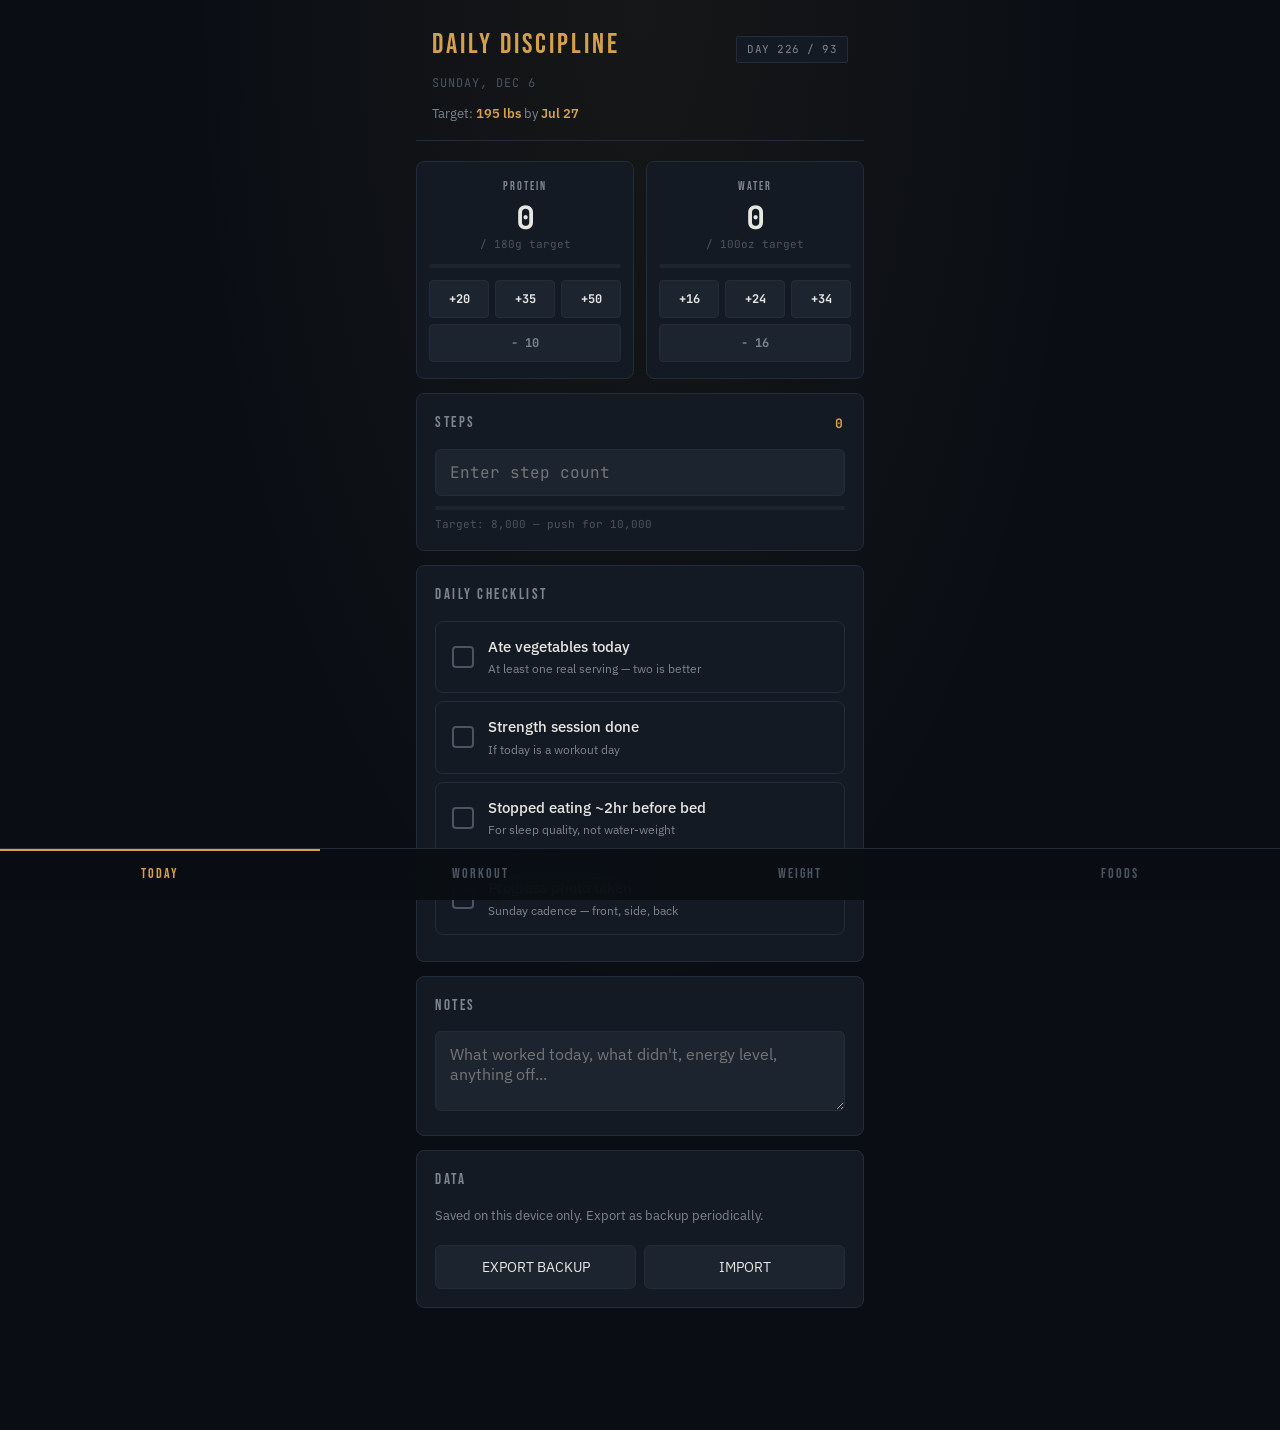
==== index.html @ 210eeeef "Rename Index.html to index.html" ====
<!DOCTYPE html>
<html lang="en">
<head>
<meta charset="UTF-8">
<title>Daily Discipline</title>
<meta name="viewport" content="width=device-width, 	initial-scale=1, maximum-scale=1, user-scalable=no, viewport-fit=cover">
<meta name="apple-mobile-web-app-capable" content="yes">
<meta name="mobile-web-app-capable" content="yes">
<meta name="apple-mobile-web-app-status-bar-style" content="black-translucent">
<meta name="apple-mobile-web-app-title" content="Discipline">
<meta name="theme-color" content="#0a0e14">
<link rel="apple-touch-icon" href="data:image/svg+xml,%3Csvg xmlns='http://www.w3.org/2000/svg' viewBox='0 0 180 180'%3E%3Crect width='180' height='180' fill='%230a0e14'/%3E%3Ctext x='90' y='118' font-family='Georgia,serif' font-size='110' font-weight='bold' text-anchor='middle' fill='%23d4a04c'%3ED%3C/text%3E%3C/svg%3E">
<link rel="icon" href="data:image/svg+xml,%3Csvg xmlns='http://www.w3.org/2000/svg' viewBox='0 0 32 32'%3E%3Crect width='32' height='32' fill='%230a0e14'/%3E%3Ctext x='16' y='22' font-family='Georgia,serif' font-size='20' font-weight='bold' text-anchor='middle' fill='%23d4a04c'%3ED%3C/text%3E%3C/svg%3E">
<link rel="preconnect" href="https://fonts.googleapis.com">
<link rel="preconnect" href="https://fonts.gstatic.com" crossorigin>
<link href="https://fonts.googleapis.com/css2?family=Bebas+Neue&family=IBM+Plex+Sans:wght@400;500;600;700&family=JetBrains+Mono:wght@500;700&display=swap" rel="stylesheet">
<style>
:root {
  --bg: #0a0e14;
  --surface: #141a23;
  --surface-2: #1c2430;
  --surface-3: #243042;
  --border: #232c39;
  --accent: #d4a04c;
  --accent-bright: #e8b95c;
  --accent-dim: rgba(212,160,76,0.15);
  --text: #e8e6e1;
  --text-dim: #7d8590;
  --text-faint: #4a5462;
  --success: #5fa66b;
  --success-dim: rgba(95,166,107,0.15);
  --danger: #c45757;
  --danger-dim: rgba(196,87,87,0.12);
}
* { box-sizing: border-box; margin: 0; padding: 0; -webkit-tap-highlight-color: transparent; }
html, body {
  font-family: 'IBM Plex Sans', -apple-system, sans-serif;
  background: var(--bg); color: var(--text); min-height: 100vh;
  font-size: 16px; line-height: 1.5;
  overscroll-behavior: none; -webkit-user-select: none; user-select: none;
}
input, textarea { -webkit-user-select: text; user-select: text; }
body {
  padding-top: env(safe-area-inset-top);
  padding-bottom: calc(88px + env(safe-area-inset-bottom));
  background: radial-gradient(ellipse at top, rgba(212,160,76,0.06), transparent 50%), var(--bg);
}
.container { max-width: 480px; margin: 0 auto; padding: 0 16px; }
.header { padding: 24px 16px 16px; border-bottom: 1px solid var(--border); margin-bottom: 20px; }
.header-top { display: flex; justify-content: space-between; align-items: baseline; margin-bottom: 8px; }
.app-title { font-family: 'Bebas Neue', sans-serif; font-size: 28px; letter-spacing: 3px; color: var(--accent); }
.day-badge { font-family: 'JetBrains Mono', monospace; font-size: 11px; color: var(--text-dim); background: var(--surface); padding: 4px 10px; border: 1px solid var(--border); border-radius: 2px; letter-spacing: 0.5px; }
.date-line { font-family: 'JetBrains Mono', monospace; font-size: 12px; color: var(--text-faint); letter-spacing: 1px; text-transform: uppercase; }
.goal-line { margin-top: 12px; font-size: 13px; color: var(--text-dim); }
.goal-line strong { color: var(--accent); font-weight: 600; }
.tabbar { position: fixed; bottom: 0; left: 0; right: 0; background: rgba(10,14,20,0.95); backdrop-filter: blur(20px); -webkit-backdrop-filter: blur(20px); border-top: 1px solid var(--border); display: flex; z-index: 100; padding-bottom: env(safe-area-inset-bottom); }
.tab { flex: 1; padding: 14px 4px 18px; text-align: center; font-family: 'Bebas Neue', sans-serif; font-size: 14px; letter-spacing: 2px; color: var(--text-faint); cursor: pointer; border: none; background: transparent; border-top: 2px solid transparent; transition: all 0.2s; }
.tab.active { color: var(--accent); border-top-color: var(--accent); }
.card { background: var(--surface); border: 1px solid var(--border); border-radius: 8px; padding: 18px; margin-bottom: 14px; }
.card-title { font-family: 'Bebas Neue', sans-serif; font-size: 15px; letter-spacing: 2.5px; color: var(--text-dim); margin-bottom: 14px; display: flex; justify-content: space-between; align-items: center; }
.card-value { font-family: 'JetBrains Mono', monospace; font-size: 13px; color: var(--accent); font-weight: 700; }
.metric-row { display: grid; grid-template-columns: 1fr 1fr; gap: 12px; margin-bottom: 14px; }
.metric-card { background: var(--surface); border: 1px solid var(--border); border-radius: 8px; padding: 16px 12px; text-align: center; }
.metric-label { font-family: 'Bebas Neue', sans-serif; font-size: 12px; letter-spacing: 2px; color: var(--text-dim); }
.metric-value { font-family: 'JetBrains Mono', monospace; font-size: 32px; font-weight: 700; color: var(--text); margin: 6px 0 2px; line-height: 1; }
.metric-target { font-family: 'JetBrains Mono', monospace; font-size: 11px; color: var(--text-faint); }
.metric-bar { height: 4px; background: var(--surface-2); margin-top: 12px; border-radius: 2px; overflow: hidden; }
.metric-bar-fill { height: 100%; background: var(--accent); transition: width 0.4s ease; border-radius: 2px; }
.metric-bar-fill.complete { background: var(--success); }
.counter-buttons { display: grid; grid-template-columns: repeat(3, 1fr); gap: 6px; margin-top: 12px; }
.counter-btn { background: var(--surface-2); border: 1px solid var(--border); color: var(--text); padding: 10px 4px; font-family: 'JetBrains Mono', monospace; font-size: 12px; font-weight: 700; border-radius: 4px; cursor: pointer; transition: all 0.15s; }
.counter-btn:active { background: var(--accent-dim); border-color: var(--accent); }
.counter-btn.minus { color: var(--text-dim); }
.check-item { display: flex; align-items: center; padding: 14px 16px; background: var(--surface); border: 1px solid var(--border); border-radius: 8px; margin-bottom: 8px; cursor: pointer; transition: all 0.15s; }
.check-item:active { background: var(--surface-2); }
.check-item.checked { border-color: var(--success); background: var(--success-dim); }
.check-box { width: 22px; height: 22px; border: 2px solid var(--text-faint); border-radius: 4px; margin-right: 14px; flex-shrink: 0; display: flex; align-items: center; justify-content: center; transition: all 0.2s; }
.check-item.checked .check-box { background: var(--success); border-color: var(--success); }
.check-box svg { opacity: 0; transition: opacity 0.2s; }
.check-item.checked .check-box svg { opacity: 1; }
.check-label { font-size: 15px; font-weight: 500; flex: 1; }
.check-sub { font-size: 12px; color: var(--text-dim); margin-top: 2px; }
input[type="number"], input[type="text"], textarea { width: 100%; background: var(--surface-2); border: 1px solid var(--border); color: var(--text); padding: 12px 14px; font-family: 'JetBrains Mono', monospace; font-size: 16px; border-radius: 6px; outline: none; transition: border-color 0.15s; }
input[type="number"]:focus, input[type="text"]:focus, textarea:focus { border-color: var(--accent); }
textarea { font-family: 'IBM Plex Sans', sans-serif; resize: vertical; min-height: 80px; }
.weight-hero { background: linear-gradient(135deg, var(--surface) 0%, var(--surface-2) 100%); border: 1px solid var(--border); border-radius: 12px; padding: 24px 20px; text-align: center; margin-bottom: 16px; position: relative; overflow: hidden; }
.weight-hero::before { content: ''; position: absolute; top: -50%; right: -20%; width: 60%; height: 200%; background: radial-gradient(ellipse, rgba(212,160,76,0.15), transparent 70%); pointer-events: none; }
.weight-label { font-family: 'Bebas Neue', sans-serif; font-size: 13px; letter-spacing: 2.5px; color: var(--text-dim); }
.weight-value { font-family: 'JetBrains Mono', monospace; font-size: 56px; font-weight: 700; color: var(--accent); margin: 8px 0 4px; line-height: 1; }
.weight-unit { font-size: 18px; color: var(--text-dim); font-weight: 400; }
.weight-trend { font-family: 'JetBrains Mono', monospace; font-size: 13px; color: var(--text-dim); margin-top: 8px; }
.weight-trend.down { color: var(--success); }
.weight-trend.up { color: var(--danger); }
.progress-track { background: var(--surface-2); height: 8px; border-radius: 4px; margin-top: 20px; overflow: hidden; }
.progress-fill { background: linear-gradient(90deg, var(--accent), var(--accent-bright)); height: 100%; transition: width 0.5s; }
.progress-labels { display: flex; justify-content: space-between; margin-top: 8px; font-family: 'JetBrains Mono', monospace; font-size: 11px; color: var(--text-faint); }
.weigh-list { list-style: none; }
.weigh-entry { display: flex; justify-content: space-between; align-items: center; padding: 12px 0; border-bottom: 1px solid var(--border); font-family: 'JetBrains Mono', monospace; font-size: 14px; }
.weigh-entry:last-child { border-bottom: none; }
.weigh-date { color: var(--text-dim); font-size: 12px; }
.weigh-val { color: var(--text); font-weight: 600; }
.weigh-delete { background: transparent; border: none; color: var(--text-faint); font-size: 18px; padding: 4px 8px; cursor: pointer; margin-left: 8px; }
.weigh-delete:active { color: var(--danger); }
.workout-header { text-align: center; padding: 24px 0 8px; }
.workout-day { font-family: 'Bebas Neue', sans-serif; font-size: 14px; letter-spacing: 3px; color: var(--text-dim); }
.workout-name { font-family: 'Bebas Neue', sans-serif; font-size: 40px; letter-spacing: 4px; color: var(--accent); margin: 4px 0 16px; }
.exercise { background: var(--surface); border: 1px solid var(--border); border-radius: 8px; padding: 14px 16px; margin-bottom: 10px; }
.exercise-name { font-weight: 600; font-size: 16px; margin-bottom: 4px; }
.exercise-meta { font-family: 'JetBrains Mono', monospace; font-size: 12px; color: var(--text-dim); }
.exercise-sets { display: flex; gap: 8px; margin-top: 12px; }
.set-pill { flex: 1; padding: 10px; background: var(--surface-2); border: 1px solid var(--border); border-radius: 4px; text-align: center; font-family: 'JetBrains Mono', monospace; font-size: 12px; font-weight: 600; cursor: pointer; color: var(--text-dim); transition: all 0.15s; }
.set-pill.done { background: var(--success-dim); border-color: var(--success); color: var(--success); }
.food-section { margin-bottom: 20px; }
.food-section-title { font-family: 'Bebas Neue', sans-serif; font-size: 24px; letter-spacing: 3px; margin-bottom: 4px; }
.food-section-sub { font-size: 13px; color: var(--text-dim); margin-bottom: 14px; }
.food-section.eat .food-section-title { color: var(--success); }
.food-section.limit .food-section-title { color: var(--accent); }
.food-section.avoid .food-section-title { color: var(--danger); }
.food-tag { display: inline-block; padding: 6px 12px; background: var(--surface); border: 1px solid var(--border); border-radius: 4px; font-size: 13px; margin: 0 6px 6px 0; }
.food-section.eat .food-tag { border-color: rgba(95,166,107,0.3); }
.food-section.limit .food-tag { border-color: rgba(212,160,76,0.3); }
.food-section.avoid .food-tag { border-color: rgba(196,87,87,0.3); color: var(--text-dim); }
.food-category { font-family: 'JetBrains Mono', monospace; font-size: 11px; color: var(--text-faint); letter-spacing: 1px; text-transform: uppercase; margin: 14px 0 8px; }
.page { display: none; padding-bottom: 20px; }
.page.active { display: block; animation: fadeIn 0.25s ease; }
@keyframes fadeIn { from { opacity: 0; transform: translateY(6px); } to { opacity: 1; transform: translateY(0); } }
.btn-primary { width: 100%; background: var(--accent); color: var(--bg); border: none; padding: 14px; font-family: 'Bebas Neue', sans-serif; font-size: 16px; letter-spacing: 3px; border-radius: 6px; cursor: pointer; margin-top: 10px; }
.btn-primary:active { background: var(--accent-bright); }
.btn-secondary { width: 100%; background: var(--surface-2); color: var(--text); border: 1px solid var(--border); padding: 12px; font-family: 'IBM Plex Sans', sans-serif; font-size: 14px; border-radius: 6px; cursor: pointer; margin-top: 8px; }
.empty-state { text-align: center; padding: 32px 16px; color: var(--text-faint); font-size: 14px; }
.toast { position: fixed; top: calc(24px + env(safe-area-inset-top)); left: 50%; transform: translateX(-50%) translateY(-80px); background: var(--surface-3); color: var(--text); padding: 10px 20px; border-radius: 6px; border: 1px solid var(--accent); font-size: 13px; font-weight: 500; z-index: 200; transition: transform 0.3s ease; white-space: nowrap; }
.toast.show { transform: translateX(-50%) translateY(0); }
.legend-stripe { height: 3px; background: linear-gradient(90deg, var(--success) 0%, var(--success) 33%, var(--accent) 33%, var(--accent) 66%, var(--danger) 66%, var(--danger) 100%); border-radius: 2px; margin: 8px 0 20px; }
.settings-row { display: flex; gap: 8px; margin-top: 12px; }
.settings-row button { flex: 1; }
.install-banner { background: var(--accent-dim); border: 1px solid var(--accent); border-radius: 8px; padding: 12px 14px; margin-bottom: 14px; font-size: 13px; color: var(--text); display: flex; justify-content: space-between; align-items: center; gap: 10px; }
.install-banner button { background: transparent; border: none; color: var(--text-faint); cursor: pointer; font-size: 18px; padding: 0 4px; }
</style>
</head>
<body>
<div class="container">
<div class="header">
<div class="header-top">
<div class="app-title">DAILY DISCIPLINE</div>
<div class="day-badge" id="dayBadge">DAY 1 / 94</div>
</div>
<div class="date-line" id="dateLine">—</div>
<div class="goal-line">Target: <strong>195 lbs</strong> by <strong>Jul 27</strong></div>
</div>

<div class="page active" id="page-today">
<div class="install-banner" id="installBanner" style="display:none">
<span>Tap Share → Add to Home Screen for app-style use</span>
<button onclick="dismissInstall()">×</button>
</div>
<div class="metric-row">
<div class="metric-card">
<div class="metric-label">PROTEIN</div>
<div class="metric-value" id="proteinValue">0</div>
<div class="metric-target">/ 180g target</div>
<div class="metric-bar"><div class="metric-bar-fill" id="proteinBar" style="width:0%"></div></div>
<div class="counter-buttons">
<button class="counter-btn" onclick="addProtein(20)">+20</button>
<button class="counter-btn" onclick="addProtein(35)">+35</button>
<button class="counter-btn" onclick="addProtein(50)">+50</button>
</div>
<button class="counter-btn minus" style="margin-top:6px;width:100%" onclick="addProtein(-10)">− 10</button>
</div>
<div class="metric-card">
<div class="metric-label">WATER</div>
<div class="metric-value" id="waterValue">0</div>
<div class="metric-target">/ 100oz target</div>
<div class="metric-bar"><div class="metric-bar-fill" id="waterBar" style="width:0%"></div></div>
<div class="counter-buttons">
<button class="counter-btn" onclick="addWater(16)">+16</button>
<button class="counter-btn" onclick="addWater(24)">+24</button>
<button class="counter-btn" onclick="addWater(34)">+34</button>
</div>
<button class="counter-btn minus" style="margin-top:6px;width:100%" onclick="addWater(-16)">− 16</button>
</div>
</div>
<div class="card">
<div class="card-title">STEPS <span class="card-value" id="stepsDisplay">0</span></div>
<input type="number" id="stepsInput" placeholder="Enter step count" inputmode="numeric">
<div class="metric-bar" style="margin-top:10px"><div class="metric-bar-fill" id="stepsBar" style="width:0%"></div></div>
<div class="metric-target" style="margin-top:6px">Target: 8,000 — push for 10,000</div>
</div>
<div class="card">
<div class="card-title">DAILY CHECKLIST</div>
<div class="check-item" data-key="veggies">
<div class="check-box"><svg width="14" height="14" viewBox="0 0 14 14" fill="none"><path d="M2 7l3.5 3.5L12 4" stroke="white" stroke-width="2.5" stroke-linecap="round" stroke-linejoin="round"/></svg></div>
<div><div class="check-label">Ate vegetables today</div><div class="check-sub">At least one real serving — two is better</div></div>
</div>
<div class="check-item" data-key="workout">
<div class="check-box"><svg width="14" height="14" viewBox="0 0 14 14" fill="none"><path d="M2 7l3.5 3.5L12 4" stroke="white" stroke-width="2.5" stroke-linecap="round" stroke-linejoin="round"/></svg></div>
<div><div class="check-label">Strength session done</div><div class="check-sub">If today is a workout day</div></div>
</div>
<div class="check-item" data-key="cutoff">
<div class="check-box"><svg width="14" height="14" viewBox="0 0 14 14" fill="none"><path d="M2 7l3.5 3.5L12 4" stroke="white" stroke-width="2.5" stroke-linecap="round" stroke-linejoin="round"/></svg></div>
<div><div class="check-label">Stopped eating ~2hr before bed</div><div class="check-sub">For sleep quality, not water-weight</div></div>
</div>
<div class="check-item" data-key="photo" id="photoCheck" style="display:none">
<div class="check-box"><svg width="14" height="14" viewBox="0 0 14 14" fill="none"><path d="M2 7l3.5 3.5L12 4" stroke="white" stroke-width="2.5" stroke-linecap="round" stroke-linejoin="round"/></svg></div>
<div><div class="check-label">Progress photo taken</div><div class="check-sub">Sunday cadence — front, side, back</div></div>
</div>
</div>
<div class="card">
<div class="card-title">NOTES</div>
<textarea id="notesInput" placeholder="What worked today, what didn't, energy level, anything off..."></textarea>
</div>
<div class="card">
<div class="card-title">DATA</div>
<div style="font-size:13px;color:var(--text-dim);margin-bottom:10px">Saved on this device only. Export as backup periodically.</div>
<div class="settings-row">
<button class="btn-secondary" onclick="exportData()">EXPORT BACKUP</button>
<button class="btn-secondary" onclick="importData()">IMPORT</button>
</div>
<input type="file" id="importFile" accept=".json" style="display:none">
</div>
</div>

<div class="page" id="page-workout">
<div class="workout-header">
<div class="workout-day">TODAY'S SESSION</div>
<div class="workout-name" id="workoutName">DAY A</div>
<div class="metric-target" id="workoutFocus">PUSH FOCUS — 25 minutes</div>
</div>
<div id="exerciseList"></div>
<button class="btn-primary" onclick="completeWorkout()">MARK COMPLETE</button>
<button class="btn-secondary" onclick="cycleWorkout()">SWITCH TO NEXT DAY</button>
<div class="card" style="margin-top:24px">
<div class="card-title">RECENT SESSIONS</div>
<div id="workoutHistory"></div>
</div>
</div>

<div class="page" id="page-weight">
<div class="weight-hero">
<div class="weight-label">7-DAY AVERAGE</div>
<div class="weight-value" id="avgWeight">—<span class="weight-unit"> lbs</span></div>
<div class="weight-trend" id="weightTrend">No data yet</div>
<div class="progress-track"><div class="progress-fill" id="goalProgress" style="width:0%"></div></div>
<div class="progress-labels"><span id="startLabel">Start</span><span>Goal: 195</span></div>
</div>
<div class="card">
<div class="card-title">LOG TODAY'S WEIGH-IN</div>
<input type="number" id="weightInput" placeholder="Enter weight (lbs)" step="0.1" inputmode="decimal">
<button class="btn-primary" onclick="logWeight()" style="margin-top:10px">SAVE</button>
<div class="metric-target" style="margin-top:10px;text-align:center">Same time daily — after bathroom, before water</div>
</div>
<div class="card">
<div class="card-title">RECENT 14 DAYS</div>
<ul class="weigh-list" id="weighList"><li class="empty-state">No weigh-ins logged yet.<br>Start tomorrow morning.</li></ul>
</div>
</div>

<div class="page" id="page-foods">
<div style="padding: 20px 0 0">
<div style="font-family:'Bebas Neue';font-size:32px;letter-spacing:3px;color:var(--accent)">FUEL GUIDE</div>
<div style="color:var(--text-dim);font-size:13px;margin-top:4px">Built for fat loss + muscle preservation through July 27</div>
<div class="legend-stripe"></div>
</div>
<div class="food-section eat">
<div class="food-section-title">✓ EAT FREELY</div>
<div class="food-section-sub">Hit your protein and veggie targets from these. No portion stress.</div>
<div class="food-category">PROTEIN ANCHORS</div>
<div>
<span class="food-tag">Eggs (whole)</span><span class="food-tag">Chicken breast</span><span class="food-tag">Chicken thigh/leg</span><span class="food-tag">Rotisserie chicken</span><span class="food-tag">Ground turkey 93/7</span><span class="food-tag">Lean ground beef 93/7+</span><span class="food-tag">Sirloin / flank steak</span><span class="food-tag">Pork tenderloin</span><span class="food-tag">Salmon</span><span class="food-tag">Tuna (canned in water)</span><span class="food-tag">Shrimp</span><span class="food-tag">Tilapia / cod</span><span class="food-tag">Greek yogurt (plain)</span><span class="food-tag">Cottage cheese</span><span class="food-tag">Whey protein</span><span class="food-tag">Hard-boiled eggs</span>
</div>
<div class="food-category">VEGETABLES — UNLIMITED</div>
<div>
<span class="food-tag">Broccoli</span><span class="food-tag">Cauliflower</span><span class="food-tag">Bell peppers</span><span class="food-tag">Spinach</span><span class="food-tag">Kale</span><span class="food-tag">Romaine / mixed greens</span><span class="food-tag">Cucumber</span><span class="food-tag">Zucchini</span><span class="food-tag">Asparagus</span><span class="food-tag">Brussels sprouts</span><span class="food-tag">Green beans</span><span class="food-tag">Mushrooms</span><span class="food-tag">Tomatoes</span><span class="food-tag">Cabbage / coleslaw mix</span><span class="food-tag">Celery</span><span class="food-tag">Onions</span><span class="food-tag">Cauliflower rice</span><span class="food-tag">Radishes</span>
</div>
<div class="food-category">FRUITS (LOW-SUGAR)</div>
<div>
<span class="food-tag">Strawberries</span><span class="food-tag">Blueberries</span><span class="food-tag">Raspberries</span><span class="food-tag">Blackberries</span><span class="food-tag">Avocado</span>
</div>
<div class="food-category">FATS / EXTRAS</div>
<div>
<span class="food-tag">Olive oil</span><span class="food-tag">Almonds (1 oz)</span><span class="food-tag">Walnuts (1 oz)</span><span class="food-tag">Olives</span><span class="food-tag">Pickles</span><span class="food-tag">Mustard</span><span class="food-tag">Hot sauce</span><span class="food-tag">Salsa</span><span class="food-tag">Vinegar</span><span class="food-tag">Most spices</span>
</div>
<div class="food-category">DRINKS</div>
<div>
<span class="food-tag">Water</span><span class="food-tag">Black coffee</span><span class="food-tag">Unsweet tea</span><span class="food-tag">Sparkling water</span>
</div>
</div>
<div class="food-section limit">
<div class="food-section-title">⚠ LIMIT</div>
<div class="food-section-sub">Fine in moderation. Don't make these the main event.</div>
<div>
<span class="food-tag">String cheese (2/day max)</span><span class="food-tag">Shredded cheese</span><span class="food-tag">Cream cheese</span><span class="food-tag">Bacon (2-3 strips)</span><span class="food-tag">Turkey deli slices</span><span class="food-tag">Peanut butter (1 tbsp)</span><span class="food-tag">Almond butter (1 tbsp)</span><span class="food-tag">Coke Zero / diet soda</span><span class="food-tag">Sugar-free jello</span><span class="food-tag">Sugar-free gum</span><span class="food-tag">Beef jerky (low sugar)</span><span class="food-tag">Protein bars (&lt;5g sugar)</span><span class="food-tag">Protein shakes (premade)</span><span class="food-tag">Heavy cream (in coffee)</span><span class="food-tag">Banana</span><span class="food-tag">Apple</span><span class="food-tag">Greek yogurt (flavored)</span>
</div>
</div>
<div class="food-section avoid">
<div class="food-section-title">✕ AVOID THROUGH JULY 27</div>
<div class="food-section-sub">These quietly stall fat loss. Skip until you hit goal weight.</div>
<div>
<span class="food-tag">Bread / rolls / buns</span><span class="food-tag">Pasta</span><span class="food-tag">Rice</span><span class="food-tag">Cereal</span><span class="food-tag">Oatmeal (sweetened)</span><span class="food-tag">Tortillas</span><span class="food-tag">Crackers</span><span class="food-tag">Chips / pretzels</span><span class="food-tag">French fries</span><span class="food-tag">Tater tots / hash browns</span><span class="food-tag">Cookies / cake / candy</span><span class="food-tag">Ice cream</span><span class="food-tag">Donuts / pastries</span><span class="food-tag">Regular soda</span><span class="food-tag">Sweet tea</span><span class="food-tag">Fruit juice</span><span class="food-tag">Sweetened coffee drinks</span><span class="food-tag">Dunkin protein refreshers</span><span class="food-tag">Alcohol</span><span class="food-tag">Honey BBQ sauce</span><span class="food-tag">Ketchup w/ sugar</span><span class="food-tag">Teriyaki / sweet & sour</span><span class="food-tag">Sweet salad dressings</span><span class="food-tag">Granola / granola bars</span><span class="food-tag">"Light" muffins</span><span class="food-tag">High-sodium deli meats</span><span class="food-tag">Breaded / fried foods</span>
</div>
</div>
<div class="card" style="margin-top:8px">
<div class="card-title">QUICK COMBOS</div>
<div style="font-size:14px;line-height:1.7;color:var(--text)">
<div style="margin-bottom:10px"><strong style="color:var(--accent)">Breakfast:</strong> 4 eggs + Greek yogurt → ~50g protein</div>
<div style="margin-bottom:10px"><strong style="color:var(--accent)">Lunch:</strong> Rotisserie leg+thigh + microwave broccoli → ~45g protein</div>
<div style="margin-bottom:10px"><strong style="color:var(--accent)">Snack:</strong> Protein shake + string cheese → ~35g protein</div>
<div style="margin-bottom:10px"><strong style="color:var(--accent)">Dinner:</strong> Grilled chicken or salmon + side salad → ~50g protein</div>
<div><strong style="color:var(--accent)">Daily total:</strong> ~180g protein, real food, sustainable</div>
</div>
</div>
</div>
</div>

<div class="tabbar">
<button class="tab active" data-tab="today">TODAY</button>
<button class="tab" data-tab="workout">WORKOUT</button>
<button class="tab" data-tab="weight">WEIGHT</button>
<button class="tab" data-tab="foods">FOODS</button>
</div>
<div class="toast" id="toast">Saved</div>

<script>
const TARGET_DATE = new Date('2026-07-27T00:00:00');
const START_DATE = new Date('2026-04-25T00:00:00');
const GOAL_WEIGHT = 195;
const PROTEIN_TARGET = 180;
const WATER_TARGET = 100;
const STEPS_TARGET = 8000;
const STORAGE_PREFIX = 'discipline:';
const WORKOUTS = {
  A: { name: 'DAY A', focus: 'PUSH FOCUS — 25 minutes', exercises: [
    { name: 'Push-ups (or incline)', meta: '4 sets × max reps' },
    { name: 'Pike Push-ups', meta: '3 sets × 6-10 reps' },
    { name: 'Diamond Push-ups', meta: '3 sets × 6-10 reps' },
    { name: 'Plank', meta: '3 sets × 45 sec' },
    { name: 'Wall Sit', meta: '3 sets × 45 sec' }
  ]},
  B: { name: 'DAY B', focus: 'PULL + LEGS — 25 minutes', exercises: [
    { name: 'Bodyweight Squats', meta: '4 sets × 20 reps' },
    { name: 'Reverse Lunges', meta: '3 sets × 10 each leg' },
    { name: 'Bulgarian Split Squats', meta: '3 sets × 8 each leg' },
    { name: 'Glute Bridges', meta: '3 sets × 15 reps' },
    { name: 'Door-frame Rows', meta: '3 sets × 10 reps' },
    { name: 'Superman Holds', meta: '3 sets × 30 sec' }
  ]},
  C: { name: 'DAY C', focus: 'FULL BODY — 25 minutes', exercises: [
    { name: 'Push-ups', meta: '3 sets × max reps' },
    { name: 'Squats', meta: '3 sets × 25 reps' },
    { name: 'Reverse Lunges', meta: '3 sets × 10 each leg' },
    { name: 'Pike Push-ups', meta: '3 sets × 8 reps' },
    { name: 'Plank', meta: '3 sets × 60 sec' },
    { name: 'Mountain Climbers', meta: '3 sets × 30 sec' },
    { name: 'Burpees', meta: '3 sets × 8-10 reps' }
  ]}
};
const WORKOUT_ORDER = ['A', 'B', 'C'];
let state = { currentWorkout: 'A', workoutSets: {} };

function storageGet(key) { try { const val = localStorage.getItem(STORAGE_PREFIX + key); return val ? JSON.parse(val) : null; } catch (e) { return null; } }
function storageSet(key, value) { try { localStorage.setItem(STORAGE_PREFIX + key, JSON.stringify(value)); return true; } catch (e) { showToast('Storage error'); return false; } }
function storageRemove(key) { try { localStorage.removeItem(STORAGE_PREFIX + key); return true; } catch (e) { return false; } }
function storageList(prefix) { const keys = []; for (let i = 0; i < localStorage.length; i++) { const k = localStorage.key(i); if (k && k.startsWith(STORAGE_PREFIX + prefix)) keys.push(k.substring(STORAGE_PREFIX.length)); } return keys; }
function todayKey() { const d = new Date(); return `${d.getFullYear()}-${String(d.getMonth()+1).padStart(2,'0')}-${String(d.getDate()).padStart(2,'0')}`; }
function formatDate(date) { return date.toLocaleDateString('en-US', { weekday: 'long', month: 'short', day: 'numeric' }); }
function dayOfPlan() { return Math.max(1, Math.floor((new Date() - START_DATE) / 86400000) + 1); }
function totalDays() { return Math.floor((TARGET_DATE - START_DATE) / 86400000); }

let todayData = { protein: 0, water: 0, steps: 0, veggies: false, workout: false, cutoff: false, photo: false, notes: '' };
function loadToday() { const data = storageGet(`day:${todayKey()}`); if (data) todayData = { ...todayData, ...data }; renderToday(); }
function saveToday() { storageSet(`day:${todayKey()}`, todayData); }

function renderToday() {
  document.getElementById('proteinValue').textContent = todayData.protein;
  document.getElementById('waterValue').textContent = todayData.water;
  document.getElementById('stepsDisplay').textContent = todayData.steps.toLocaleString();
  document.getElementById('stepsInput').value = todayData.steps || '';
  document.getElementById('notesInput').value = todayData.notes || '';
  const pPct = Math.min(100, (todayData.protein / PROTEIN_TARGET) * 100);
  const wPct = Math.min(100, (todayData.water / WATER_TARGET) * 100);
  const sPct = Math.min(100, (todayData.steps / STEPS_TARGET) * 100);
  const pBar = document.getElementById('proteinBar');
  const wBar = document.getElementById('waterBar');
  const sBar = document.getElementById('stepsBar');
  pBar.style.width = pPct + '%'; wBar.style.width = wPct + '%'; sBar.style.width = sPct + '%';
  pBar.classList.toggle('complete', pPct >= 100);
  wBar.classList.toggle('complete', wPct >= 100);
  sBar.classList.toggle('complete', sPct >= 100);
  ['veggies', 'workout', 'cutoff', 'photo'].forEach(key => {
    const el = document.querySelector(`[data-key="${key}"]`);
    if (el) el.classList.toggle('checked', !!todayData[key]);
  });
  document.getElementById('photoCheck').style.display = new Date().getDay() === 0 ? 'flex' : 'none';
}
function addProtein(n) { todayData.protein = Math.max(0, todayData.protein + n); renderToday(); saveToday(); }
function addWater(n) { todayData.water = Math.max(0, todayData.water + n); renderToday(); saveToday(); }
function toggleCheck(key) { todayData[key] = !todayData[key]; renderToday(); saveToday(); if (todayData[key]) showToast('Locked in'); }
document.querySelectorAll('.check-item').forEach(el => { el.addEventListener('click', () => { const key = el.dataset.key; if (key) toggleCheck(key); }); });
document.getElementById('stepsInput').addEventListener('input', (e) => { todayData.steps = parseInt(e.target.value) || 0; renderToday(); saveToday(); });
document.getElementById('notesInput').addEventListener('input', (e) => { todayData.notes = e.target.value; saveToday(); });

function logWeight() {
  const input = document.getElementById('weightInput');
  const val = parseFloat(input.value);
  if (!val || val < 50 || val > 500) { showToast('Enter a valid weight'); return; }
  storageSet(`weight:${todayKey()}`, { weight: val, date: todayKey() });
  input.value = '';
  showToast('Weigh-in saved');
  renderWeights();
}
function deleteWeight(date) { if (!confirm(`Delete weigh-in for ${date}?`)) return; storageRemove(`weight:${date}`); showToast('Removed'); renderWeights(); }

function renderWeights() {
  const keys = storageList('weight:');
  if (keys.length === 0) {
    document.getElementById('avgWeight').innerHTML = '—<span class="weight-unit"> lbs</span>';
    document.getElementById('weightTrend').textContent = 'No data yet';
    document.getElementById('goalProgress').style.width = '0%';
    document.getElementById('startLabel').textContent = 'Start';
    document.getElementById('weighList').innerHTML = '<li class="empty-state">No weigh-ins logged yet.<br>Start tomorrow morning.</li>';
    return;
  }
  const entries = [];
  for (const key of keys) { const data = storageGet(key); if (data) entries.push(data); }
  entries.sort((a, b) => b.date.localeCompare(a.date));
  const recent7 = entries.slice(0, 7);
  const avg = recent7.reduce((s, e) => s + e.weight, 0) / recent7.length;
  document.getElementById('avgWeight').innerHTML = avg.toFixed(1) + '<span class="weight-unit"> lbs</span>';
  const prev7 = entries.slice(7, 14);
  if (prev7.length > 0) {
    const prevAvg = prev7.reduce((s, e) => s + e.weight, 0) / prev7.length;
    const diff = avg - prevAvg;
    const trendEl = document.getElementById('weightTrend');
    if (Math.abs(diff) < 0.05) { trendEl.textContent = 'Holding steady vs last week'; trendEl.className = 'weight-trend'; }
    else if (diff < 0) { trendEl.textContent = `▼ ${Math.abs(diff).toFixed(1)} lbs vs last week`; trendEl.className = 'weight-trend down'; }
    else { trendEl.textContent = `▲ ${diff.toFixed(1)} lbs vs last week`; trendEl.className = 'weight-trend up'; }
  } else {
    document.getElementById('weightTrend').textContent = `${entries.length} weigh-in${entries.length > 1 ? 's' : ''} logged`;
  }
  const startWeight = entries[entries.length - 1].weight;
  document.getElementById('startLabel').textContent = `Start: ${startWeight.toFixed(1)}`;
  const totalToLose = startWeight - GOAL_WEIGHT;
  const lostSoFar = startWeight - avg;
  const pct = totalToLose > 0 ? Math.min(100, Math.max(0, (lostSoFar / totalToLose) * 100)) : 100;
  document.getElementById('goalProgress').style.width = pct + '%';
  const list = document.getElementById('weighList');
  list.innerHTML = '';
  entries.slice(0, 14).forEach(e => {
    const d = new Date(e.date + 'T00:00:00');
    const li = document.createElement('li');
    li.className = 'weigh-entry';
    li.innerHTML = `<span class="weigh-date">${d.toLocaleDateString('en-US', { weekday: 'short', month: 'short', day: 'numeric' })}</span><span style="display:flex;align-items:center"><span class="weigh-val">${e.weight.toFixed(1)} lbs</span><button class="weigh-delete" onclick="deleteWeight('${e.date}')">×</button></span>`;
    list.appendChild(li);
  });
}

function loadWorkoutState() { const saved = storageGet('workout:state'); if (saved) state.currentWorkout = saved.currentWorkout || 'A'; state.workoutSets = storageGet(`workout:sets:${todayKey()}`) || {}; renderWorkout(); renderWorkoutHistory(); }
function renderWorkout() {
  const w = WORKOUTS[state.currentWorkout];
  document.getElementById('workoutName').textContent = w.name;
  document.getElementById('workoutFocus').textContent = w.focus;
  const list = document.getElementById('exerciseList');
  list.innerHTML = '';
  w.exercises.forEach((ex, idx) => {
    const sets = state.workoutSets[idx] || [false, false, false];
    const div = document.createElement('div');
    div.className = 'exercise';
    div.innerHTML = `<div class="exercise-name">${ex.name}</div><div class="exercise-meta">${ex.meta}</div><div class="exercise-sets">${[0,1,2].map(s => `<div class="set-pill ${sets[s] ? 'done' : ''}" data-ex="${idx}" data-set="${s}">SET ${s + 1}</div>`).join('')}</div>`;
    list.appendChild(div);
  });
  list.querySelectorAll('.set-pill').forEach(p => { p.addEventListener('click', () => toggleSet(parseInt(p.dataset.ex), parseInt(p.dataset.set))); });
}
function toggleSet(exIdx, setIdx) { if (!state.workoutSets[exIdx]) state.workoutSets[exIdx] = [false, false, false]; state.workoutSets[exIdx][setIdx] = !state.workoutSets[exIdx][setIdx]; storageSet(`workout:sets:${todayKey()}`, state.workoutSets); renderWorkout(); }
function cycleWorkout() { const idx = WORKOUT_ORDER.indexOf(state.currentWorkout); state.currentWorkout = WORKOUT_ORDER[(idx + 1) % WORKOUT_ORDER.length]; state.workoutSets = {}; storageSet('workout:state', { currentWorkout: state.currentWorkout }); storageSet(`workout:sets:${todayKey()}`, {}); renderWorkout(); }
function completeWorkout() {
  const log = storageGet('workout:log') || [];
  log.unshift({ date: todayKey(), type: state.currentWorkout, name: WORKOUTS[state.currentWorkout].name });
  storageSet('workout:log', log.slice(0, 30));
  const idx = WORKOUT_ORDER.indexOf(state.currentWorkout);
  state.currentWorkout = WORKOUT_ORDER[(idx + 1) % WORKOUT_ORDER.length];
  state.workoutSets = {};
  storageSet('workout:state', { currentWorkout: state.currentWorkout });
  todayData.workout = true;
  saveToday();
  renderToday();
  showToast('Workout logged ✓');
  renderWorkout();
  renderWorkoutHistory();
}
function renderWorkoutHistory() {
  const log = storageGet('workout:log') || [];
  const el = document.getElementById('workoutHistory');
  if (log.length === 0) { el.innerHTML = '<div class="empty-state">No sessions logged yet.</div>'; return; }
  el.innerHTML = log.slice(0, 8).map(entry => { const d = new Date(entry.date + 'T00:00:00'); return `<div class="weigh-entry"><span class="weigh-date">${d.toLocaleDateString('en-US', { weekday: 'short', month: 'short', day: 'numeric' })}</span><span class="weigh-val">${entry.name}</span></div>`; }).join('');
}

function exportData() {
  const data = {};
  for (let i = 0; i < localStorage.length; i++) { const k = localStorage.key(i); if (k && k.startsWith(STORAGE_PREFIX)) data[k] = localStorage.getItem(k); }
  const blob = new Blob([JSON.stringify(data, null, 2)], { type: 'application/json' });
  const url = URL.createObjectURL(blob);
  const a = document.createElement('a');
  a.href = url; a.download = `discipline-backup-${todayKey()}.json`;
  document.body.appendChild(a); a.click(); document.body.removeChild(a);
  URL.revokeObjectURL(url);
  showToast('Backup downloaded');
}
function importData() { document.getElementById('importFile').click(); }
document.getElementById('importFile').addEventListener('change', (e) => {
  const file = e.target.files[0]; if (!file) return;
  const reader = new FileReader();
  reader.onload = (event) => {
    try {
      const data = JSON.parse(event.target.result);
      if (!confirm('This will merge backup data with current data. Continue?')) return;
      let count = 0;
      for (const key in data) { if (key.startsWith(STORAGE_PREFIX)) { localStorage.setItem(key, data[key]); count++; } }
      showToast(`Imported ${count} entries`);
      loadToday(); loadWorkoutState(); renderWeights();
    } catch (err) { showToast('Invalid backup file'); }
  };
  reader.readAsText(file);
  e.target.value = '';
});

document.querySelectorAll('.tab').forEach(tab => {
  tab.addEventListener('click', () => {
    document.querySelectorAll('.tab').forEach(t => t.classList.remove('active'));
    document.querySelectorAll('.page').forEach(p => p.classList.remove('active'));
    tab.classList.add('active');
    document.getElementById('page-' + tab.dataset.tab).classList.add('active');
    if (tab.dataset.tab === 'weight') renderWeights();
    if (tab.dataset.tab === 'workout') { renderWorkout(); renderWorkoutHistory(); }
    window.scrollTo(0, 0);
  });
});

function showToast(msg) { const t = document.getElementById('toast'); t.textContent = msg; t.classList.add('show'); setTimeout(() => t.classList.remove('show'), 1800); }
function dismissInstall() { document.getElementById('installBanner').style.display = 'none'; storageSet('settings:installDismissed', true); }
function maybeShowInstallBanner() {
  const dismissed = storageGet('settings:installDismissed');
  const isStandalone = window.matchMedia('(display-mode: standalone)').matches || window.navigator.standalone === true;
  if (!dismissed && !isStandalone && /iPhone|iPad|iPod|Android/i.test(navigator.userAgent)) {
    document.getElementById('installBanner').style.display = 'flex';
  }
}

function init() {
  document.getElementById('dateLine').textContent = formatDate(new Date());
  document.getElementById('dayBadge').textContent = `DAY ${dayOfPlan()} / ${totalDays()}`;
  if (storageList('weight:').length === 0) {
    storageSet(`weight:${todayKey()}`, { weight: 219.4, date: todayKey() });
  }
  loadToday();
  loadWorkoutState();
  renderWeights();
  maybeShowInstallBanner();
}
init();
document.addEventListener('visibilitychange', () => { if (!document.hidden) { loadToday(); renderWeights(); } });
</script>
</body>
</html>
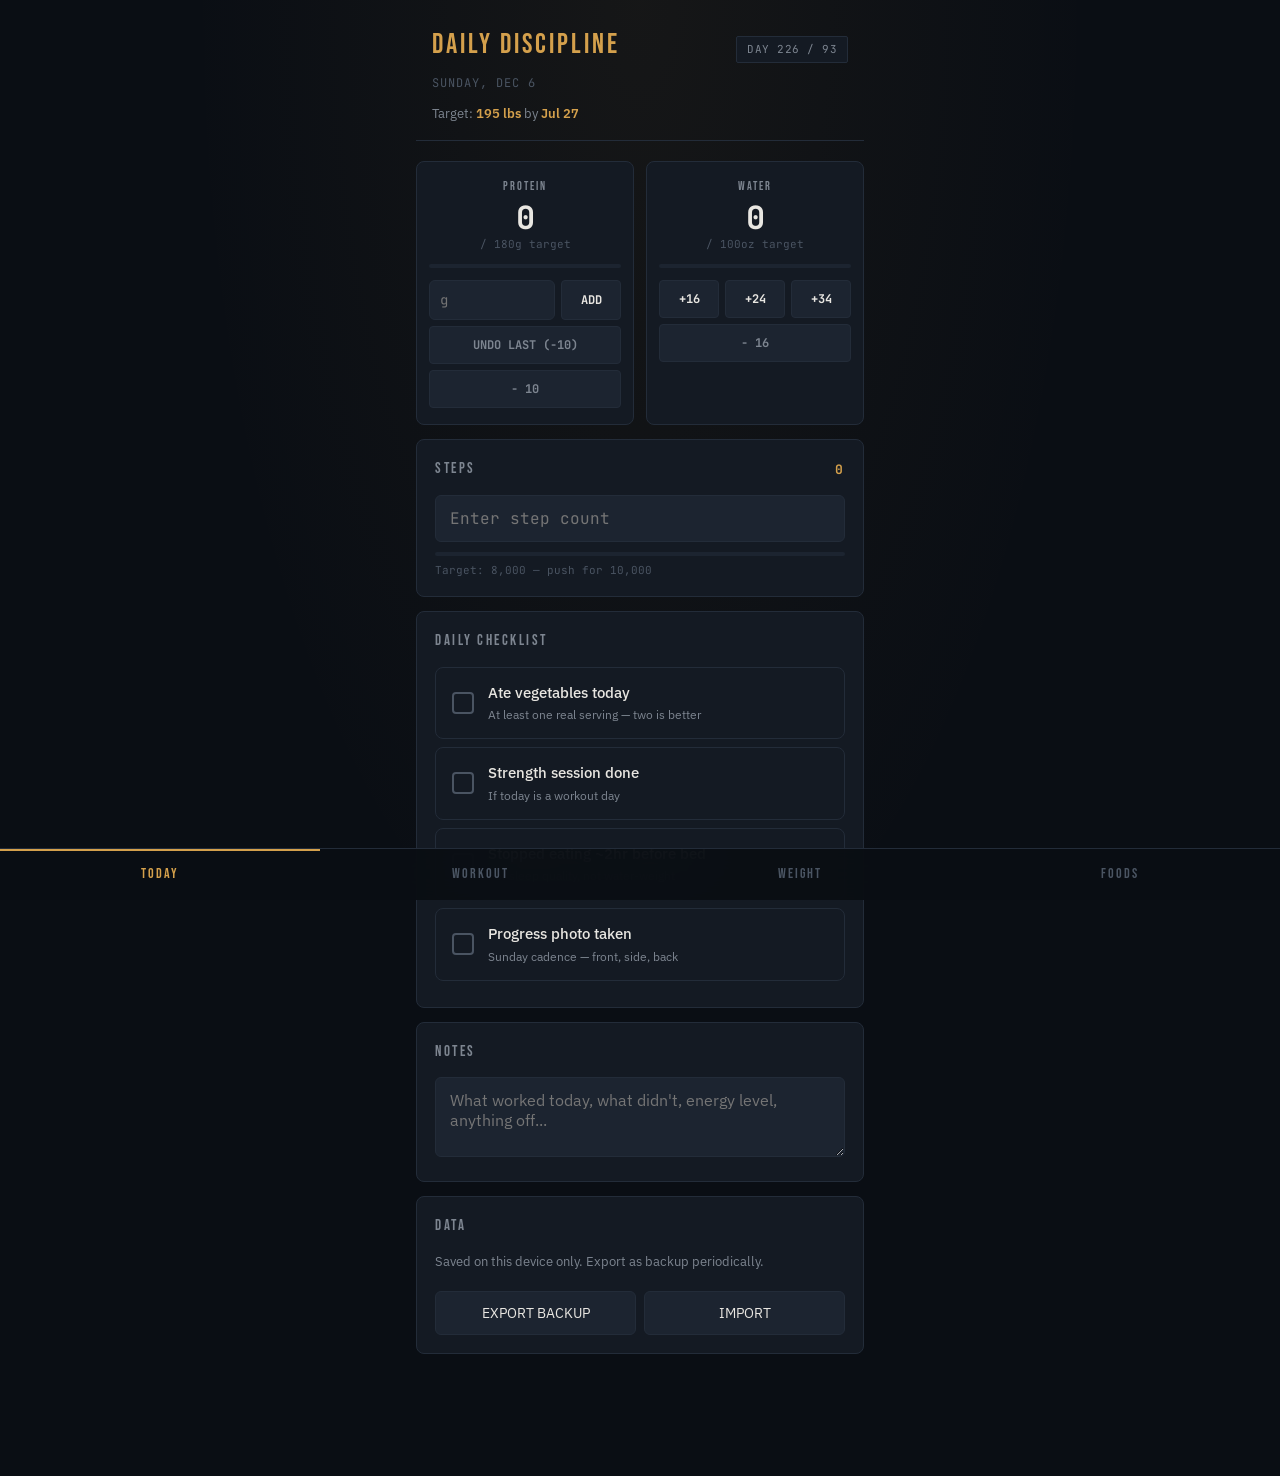
==== commit b6af86f9: "Update index.html" ====
--- a/index.html
+++ b/index.html
@@ -159,11 +159,12 @@
 <div class="metric-value" id="proteinValue">0</div>
 <div class="metric-target">/ 180g target</div>
 <div class="metric-bar"><div class="metric-bar-fill" id="proteinBar" style="width:0%"></div></div>
-<div class="counter-buttons">
-<button class="counter-btn" onclick="addProtein(20)">+20</button>
-<button class="counter-btn" onclick="addProtein(35)">+35</button>
-<button class="counter-btn" onclick="addProtein(50)">+50</button>
-</div>
+        <div style="display:flex;gap:6px;margin-top:12px">
+          <input type="number" id="proteinInput" placeholder="g" inputmode="numeric" style="flex:1;padding:10px;font-size:14px">
+          <button class="counter-btn" style="flex:0 0 60px" onclick="addCustomProtein()">ADD</button>
+        </div>
+        <button class="counter-btn minus" style="margin-top:6px;width:100%" onclick="addProtein(-10)">UNDO LAST (−10)</button>
+
 <button class="counter-btn minus" style="margin-top:6px;width:100%" onclick="addProtein(-10)">− 10</button>
 </div>
 <div class="metric-card">
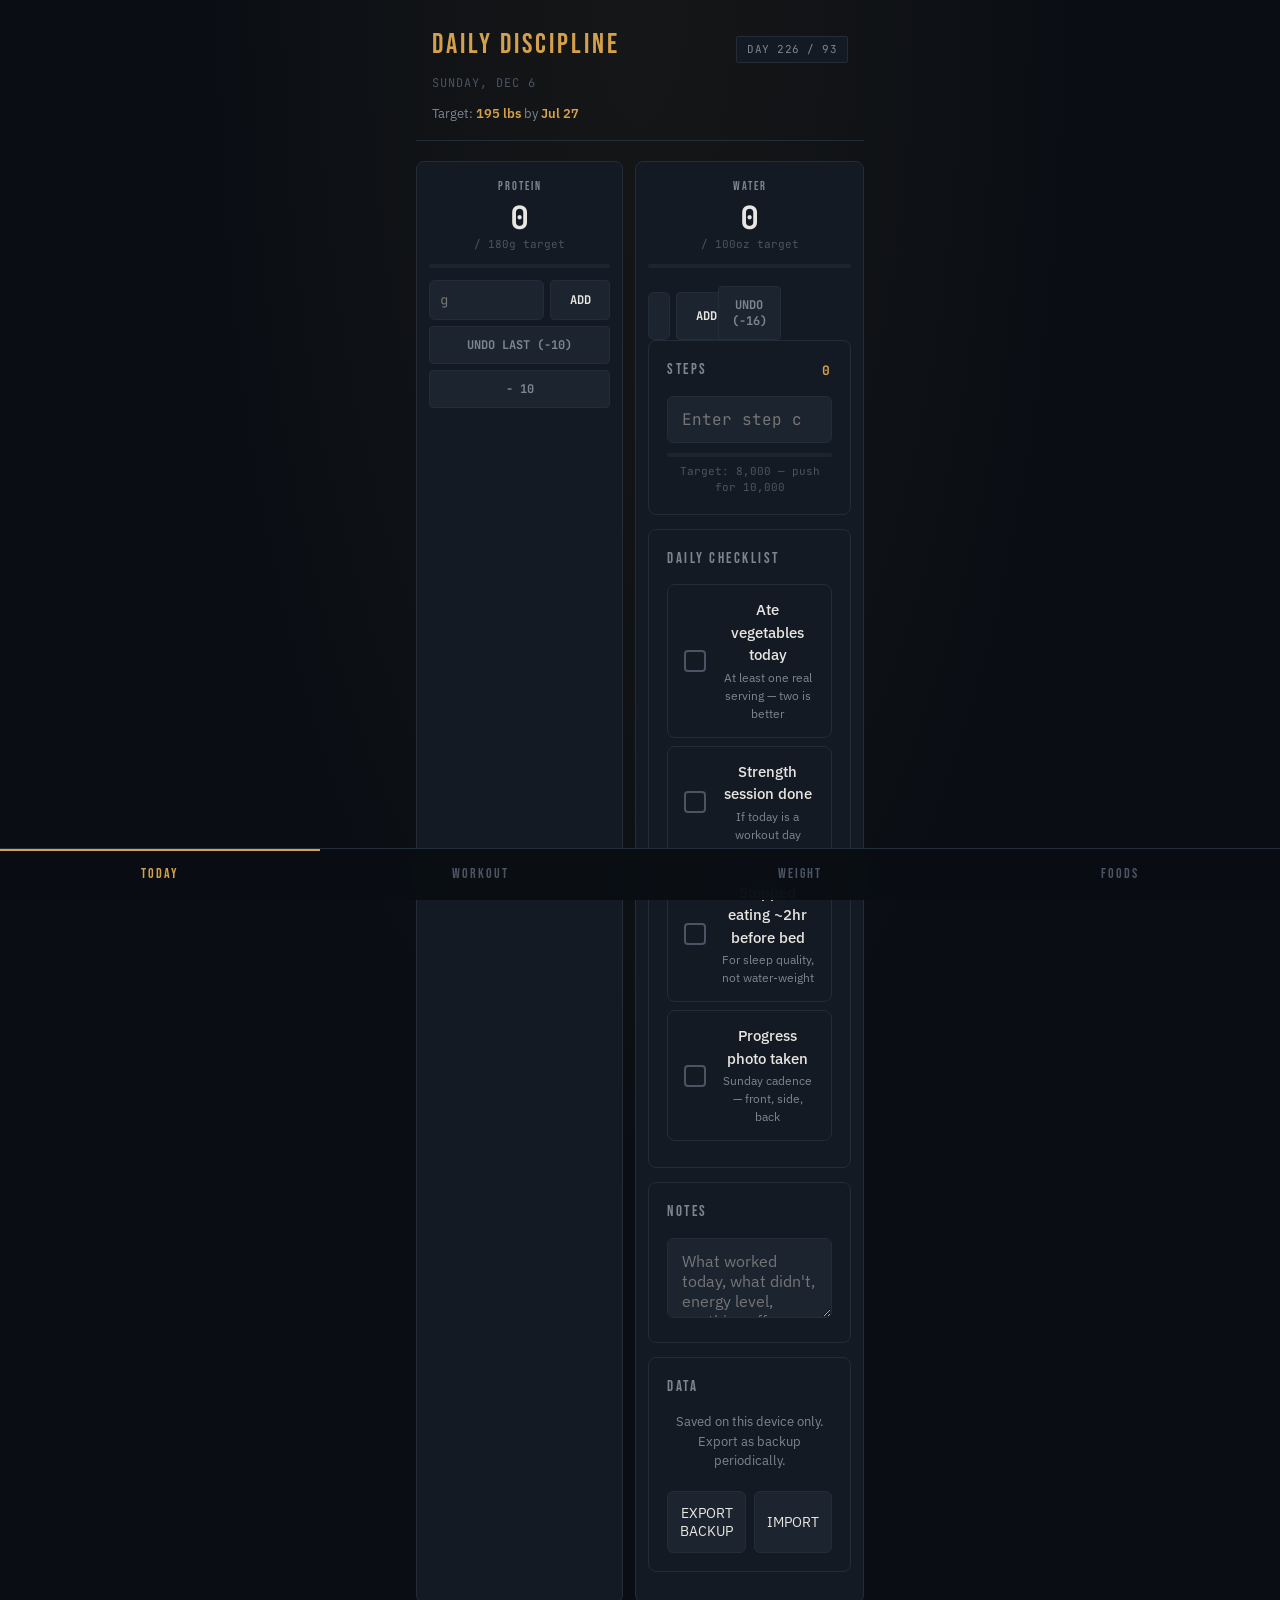
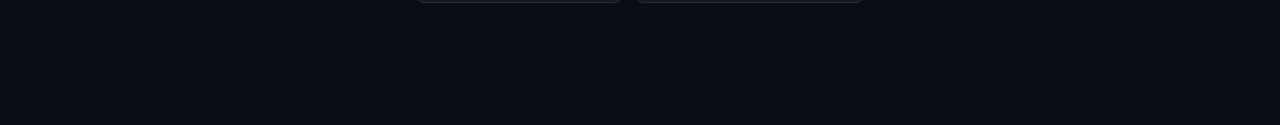
==== commit 2ca275da: "Update index.html" ====
--- a/index.html
+++ b/index.html
@@ -173,12 +173,11 @@
 <div class="metric-target">/ 100oz target</div>
 <div class="metric-bar"><div class="metric-bar-fill" id="waterBar" style="width:0%"></div></div>
 <div class="counter-buttons">
-<button class="counter-btn" onclick="addWater(16)">+16</button>
-<button class="counter-btn" onclick="addWater(24)">+24</button>
-<button class="counter-btn" onclick="addWater(34)">+34</button>
-</div>
-<button class="counter-btn minus" style="margin-top:6px;width:100%" onclick="addWater(-16)">− 16</button>
-</div>
+        <div style="display:flex;gap:6px;margin-top:12px">
+          <input type="number" id="waterInput" placeholder="oz" inputmode="numeric" style="flex:1;padding:10px;font-size:14px">
+          <button class="counter-btn" style="flex:0 0 60px" onclick="addCustomWater()">ADD</button>
+        </div>
+        <button class="counter-btn minus" style="margin-top:6px;width:100%" onclick="addWater(-16)">UNDO (−16)</button>
 </div>
 <div class="card">
 <div class="card-title">STEPS <span class="card-value" id="stepsDisplay">0</span></div>
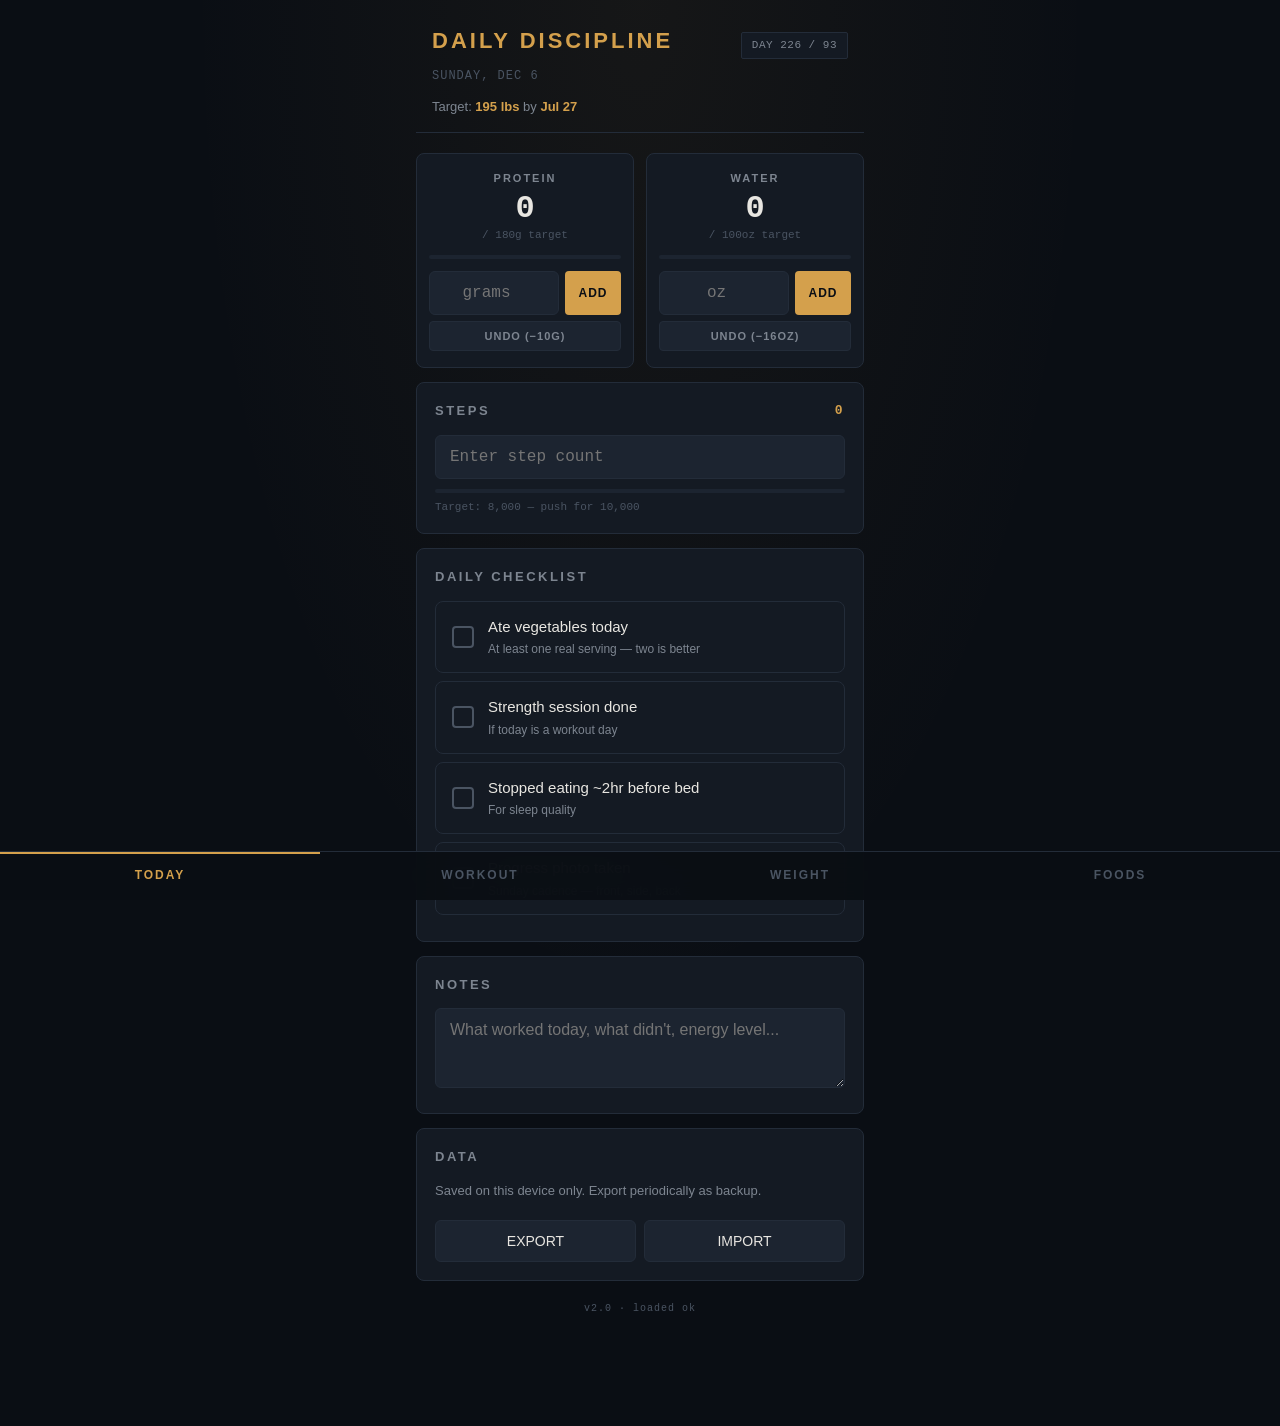
==== commit b639757c: "Change greeting from 'Hello' to 'Goodbye'" ====
--- a/index.html
+++ b/index.html
@@ -3,7 +3,7 @@
 <head>
 <meta charset="UTF-8">
 <title>Daily Discipline</title>
-<meta name="viewport" content="width=device-width, 	initial-scale=1, maximum-scale=1, user-scalable=no, viewport-fit=cover">
+<meta name="viewport" content="width=device-width, initial-scale=1, maximum-scale=1, user-scalable=no, viewport-fit=cover">
 <meta name="apple-mobile-web-app-capable" content="yes">
 <meta name="mobile-web-app-capable" content="yes">
 <meta name="apple-mobile-web-app-status-bar-style" content="black-translucent">
@@ -11,9 +11,6 @@
 <meta name="theme-color" content="#0a0e14">
 <link rel="apple-touch-icon" href="data:image/svg+xml,%3Csvg xmlns='http://www.w3.org/2000/svg' viewBox='0 0 180 180'%3E%3Crect width='180' height='180' fill='%230a0e14'/%3E%3Ctext x='90' y='118' font-family='Georgia,serif' font-size='110' font-weight='bold' text-anchor='middle' fill='%23d4a04c'%3ED%3C/text%3E%3C/svg%3E">
 <link rel="icon" href="data:image/svg+xml,%3Csvg xmlns='http://www.w3.org/2000/svg' viewBox='0 0 32 32'%3E%3Crect width='32' height='32' fill='%230a0e14'/%3E%3Ctext x='16' y='22' font-family='Georgia,serif' font-size='20' font-weight='bold' text-anchor='middle' fill='%23d4a04c'%3ED%3C/text%3E%3C/svg%3E">
-<link rel="preconnect" href="https://fonts.googleapis.com">
-<link rel="preconnect" href="https://fonts.gstatic.com" crossorigin>
-<link href="https://fonts.googleapis.com/css2?family=Bebas+Neue&family=IBM+Plex+Sans:wght@400;500;600;700&family=JetBrains+Mono:wght@500;700&display=swap" rel="stylesheet">
 <style>
 :root {
   --bg: #0a0e14;
@@ -34,7 +31,7 @@
 }
 * { box-sizing: border-box; margin: 0; padding: 0; -webkit-tap-highlight-color: transparent; }
 html, body {
-  font-family: 'IBM Plex Sans', -apple-system, sans-serif;
+  font-family: -apple-system, BlinkMacSystemFont, 'Segoe UI', sans-serif;
   background: var(--bg); color: var(--text); min-height: 100vh;
   font-size: 16px; line-height: 1.5;
   overscroll-behavior: none; -webkit-user-select: none; user-select: none;
@@ -48,29 +45,31 @@
 .container { max-width: 480px; margin: 0 auto; padding: 0 16px; }
 .header { padding: 24px 16px 16px; border-bottom: 1px solid var(--border); margin-bottom: 20px; }
 .header-top { display: flex; justify-content: space-between; align-items: baseline; margin-bottom: 8px; }
-.app-title { font-family: 'Bebas Neue', sans-serif; font-size: 28px; letter-spacing: 3px; color: var(--accent); }
-.day-badge { font-family: 'JetBrains Mono', monospace; font-size: 11px; color: var(--text-dim); background: var(--surface); padding: 4px 10px; border: 1px solid var(--border); border-radius: 2px; letter-spacing: 0.5px; }
-.date-line { font-family: 'JetBrains Mono', monospace; font-size: 12px; color: var(--text-faint); letter-spacing: 1px; text-transform: uppercase; }
+.app-title { font-size: 22px; font-weight: 800; letter-spacing: 3px; color: var(--accent); text-transform: uppercase; }
+.day-badge { font-family: 'SF Mono', Menlo, monospace; font-size: 11px; color: var(--text-dim); background: var(--surface); padding: 4px 10px; border: 1px solid var(--border); border-radius: 2px; letter-spacing: 0.5px; }
+.date-line { font-family: 'SF Mono', Menlo, monospace; font-size: 12px; color: var(--text-faint); letter-spacing: 1px; text-transform: uppercase; }
 .goal-line { margin-top: 12px; font-size: 13px; color: var(--text-dim); }
 .goal-line strong { color: var(--accent); font-weight: 600; }
 .tabbar { position: fixed; bottom: 0; left: 0; right: 0; background: rgba(10,14,20,0.95); backdrop-filter: blur(20px); -webkit-backdrop-filter: blur(20px); border-top: 1px solid var(--border); display: flex; z-index: 100; padding-bottom: env(safe-area-inset-bottom); }
-.tab { flex: 1; padding: 14px 4px 18px; text-align: center; font-family: 'Bebas Neue', sans-serif; font-size: 14px; letter-spacing: 2px; color: var(--text-faint); cursor: pointer; border: none; background: transparent; border-top: 2px solid transparent; transition: all 0.2s; }
+.tab { flex: 1; padding: 14px 4px 18px; text-align: center; font-size: 12px; font-weight: 700; letter-spacing: 2px; color: var(--text-faint); cursor: pointer; border: none; background: transparent; border-top: 2px solid transparent; transition: all 0.2s; text-transform: uppercase; }
 .tab.active { color: var(--accent); border-top-color: var(--accent); }
 .card { background: var(--surface); border: 1px solid var(--border); border-radius: 8px; padding: 18px; margin-bottom: 14px; }
-.card-title { font-family: 'Bebas Neue', sans-serif; font-size: 15px; letter-spacing: 2.5px; color: var(--text-dim); margin-bottom: 14px; display: flex; justify-content: space-between; align-items: center; }
-.card-value { font-family: 'JetBrains Mono', monospace; font-size: 13px; color: var(--accent); font-weight: 700; }
+.card-title { font-size: 13px; font-weight: 700; letter-spacing: 2.5px; color: var(--text-dim); margin-bottom: 14px; display: flex; justify-content: space-between; align-items: center; text-transform: uppercase; }
+.card-value { font-family: 'SF Mono', Menlo, monospace; font-size: 13px; color: var(--accent); font-weight: 700; }
 .metric-row { display: grid; grid-template-columns: 1fr 1fr; gap: 12px; margin-bottom: 14px; }
 .metric-card { background: var(--surface); border: 1px solid var(--border); border-radius: 8px; padding: 16px 12px; text-align: center; }
-.metric-label { font-family: 'Bebas Neue', sans-serif; font-size: 12px; letter-spacing: 2px; color: var(--text-dim); }
-.metric-value { font-family: 'JetBrains Mono', monospace; font-size: 32px; font-weight: 700; color: var(--text); margin: 6px 0 2px; line-height: 1; }
-.metric-target { font-family: 'JetBrains Mono', monospace; font-size: 11px; color: var(--text-faint); }
+.metric-label { font-size: 11px; font-weight: 700; letter-spacing: 2px; color: var(--text-dim); text-transform: uppercase; }
+.metric-value { font-family: 'SF Mono', Menlo, monospace; font-size: 32px; font-weight: 700; color: var(--text); margin: 6px 0 2px; line-height: 1; }
+.metric-target { font-family: 'SF Mono', Menlo, monospace; font-size: 11px; color: var(--text-faint); }
 .metric-bar { height: 4px; background: var(--surface-2); margin-top: 12px; border-radius: 2px; overflow: hidden; }
 .metric-bar-fill { height: 100%; background: var(--accent); transition: width 0.4s ease; border-radius: 2px; }
 .metric-bar-fill.complete { background: var(--success); }
-.counter-buttons { display: grid; grid-template-columns: repeat(3, 1fr); gap: 6px; margin-top: 12px; }
-.counter-btn { background: var(--surface-2); border: 1px solid var(--border); color: var(--text); padding: 10px 4px; font-family: 'JetBrains Mono', monospace; font-size: 12px; font-weight: 700; border-radius: 4px; cursor: pointer; transition: all 0.15s; }
-.counter-btn:active { background: var(--accent-dim); border-color: var(--accent); }
-.counter-btn.minus { color: var(--text-dim); }
+.add-row { display: flex; gap: 6px; margin-top: 12px; }
+.add-input { flex: 1; background: var(--surface-2); border: 1px solid var(--border); color: var(--text); padding: 10px 12px; font-size: 16px; border-radius: 4px; outline: none; min-width: 0; font-family: 'SF Mono', Menlo, monospace; text-align: center; }
+.add-input:focus { border-color: var(--accent); }
+.add-btn { flex: 0 0 56px; background: var(--accent); border: none; color: var(--bg); padding: 10px 4px; font-weight: 800; font-size: 12px; letter-spacing: 1px; border-radius: 4px; cursor: pointer; }
+.add-btn:active { background: var(--accent-bright); }
+.undo-btn { width: 100%; margin-top: 6px; background: var(--surface-2); border: 1px solid var(--border); color: var(--text-dim); padding: 8px; font-size: 11px; font-weight: 600; letter-spacing: 1px; border-radius: 4px; cursor: pointer; text-transform: uppercase; }
 .check-item { display: flex; align-items: center; padding: 14px 16px; background: var(--surface); border: 1px solid var(--border); border-radius: 8px; margin-bottom: 8px; cursor: pointer; transition: all 0.15s; }
 .check-item:active { background: var(--surface-2); }
 .check-item.checked { border-color: var(--success); background: var(--success-dim); }
@@ -80,38 +79,38 @@
 .check-item.checked .check-box svg { opacity: 1; }
 .check-label { font-size: 15px; font-weight: 500; flex: 1; }
 .check-sub { font-size: 12px; color: var(--text-dim); margin-top: 2px; }
-input[type="number"], input[type="text"], textarea { width: 100%; background: var(--surface-2); border: 1px solid var(--border); color: var(--text); padding: 12px 14px; font-family: 'JetBrains Mono', monospace; font-size: 16px; border-radius: 6px; outline: none; transition: border-color 0.15s; }
+input[type="number"], input[type="text"], textarea { width: 100%; background: var(--surface-2); border: 1px solid var(--border); color: var(--text); padding: 12px 14px; font-size: 16px; border-radius: 6px; outline: none; transition: border-color 0.15s; font-family: 'SF Mono', Menlo, monospace; }
 input[type="number"]:focus, input[type="text"]:focus, textarea:focus { border-color: var(--accent); }
-textarea { font-family: 'IBM Plex Sans', sans-serif; resize: vertical; min-height: 80px; }
+textarea { font-family: -apple-system, BlinkMacSystemFont, sans-serif; resize: vertical; min-height: 80px; }
 .weight-hero { background: linear-gradient(135deg, var(--surface) 0%, var(--surface-2) 100%); border: 1px solid var(--border); border-radius: 12px; padding: 24px 20px; text-align: center; margin-bottom: 16px; position: relative; overflow: hidden; }
 .weight-hero::before { content: ''; position: absolute; top: -50%; right: -20%; width: 60%; height: 200%; background: radial-gradient(ellipse, rgba(212,160,76,0.15), transparent 70%); pointer-events: none; }
-.weight-label { font-family: 'Bebas Neue', sans-serif; font-size: 13px; letter-spacing: 2.5px; color: var(--text-dim); }
-.weight-value { font-family: 'JetBrains Mono', monospace; font-size: 56px; font-weight: 700; color: var(--accent); margin: 8px 0 4px; line-height: 1; }
+.weight-label { font-size: 12px; font-weight: 700; letter-spacing: 2.5px; color: var(--text-dim); text-transform: uppercase; }
+.weight-value { font-family: 'SF Mono', Menlo, monospace; font-size: 56px; font-weight: 700; color: var(--accent); margin: 8px 0 4px; line-height: 1; }
 .weight-unit { font-size: 18px; color: var(--text-dim); font-weight: 400; }
-.weight-trend { font-family: 'JetBrains Mono', monospace; font-size: 13px; color: var(--text-dim); margin-top: 8px; }
+.weight-trend { font-family: 'SF Mono', Menlo, monospace; font-size: 13px; color: var(--text-dim); margin-top: 8px; }
 .weight-trend.down { color: var(--success); }
 .weight-trend.up { color: var(--danger); }
 .progress-track { background: var(--surface-2); height: 8px; border-radius: 4px; margin-top: 20px; overflow: hidden; }
 .progress-fill { background: linear-gradient(90deg, var(--accent), var(--accent-bright)); height: 100%; transition: width 0.5s; }
-.progress-labels { display: flex; justify-content: space-between; margin-top: 8px; font-family: 'JetBrains Mono', monospace; font-size: 11px; color: var(--text-faint); }
+.progress-labels { display: flex; justify-content: space-between; margin-top: 8px; font-family: 'SF Mono', Menlo, monospace; font-size: 11px; color: var(--text-faint); }
 .weigh-list { list-style: none; }
-.weigh-entry { display: flex; justify-content: space-between; align-items: center; padding: 12px 0; border-bottom: 1px solid var(--border); font-family: 'JetBrains Mono', monospace; font-size: 14px; }
+.weigh-entry { display: flex; justify-content: space-between; align-items: center; padding: 12px 0; border-bottom: 1px solid var(--border); font-family: 'SF Mono', Menlo, monospace; font-size: 14px; }
 .weigh-entry:last-child { border-bottom: none; }
 .weigh-date { color: var(--text-dim); font-size: 12px; }
 .weigh-val { color: var(--text); font-weight: 600; }
 .weigh-delete { background: transparent; border: none; color: var(--text-faint); font-size: 18px; padding: 4px 8px; cursor: pointer; margin-left: 8px; }
 .weigh-delete:active { color: var(--danger); }
 .workout-header { text-align: center; padding: 24px 0 8px; }
-.workout-day { font-family: 'Bebas Neue', sans-serif; font-size: 14px; letter-spacing: 3px; color: var(--text-dim); }
-.workout-name { font-family: 'Bebas Neue', sans-serif; font-size: 40px; letter-spacing: 4px; color: var(--accent); margin: 4px 0 16px; }
+.workout-day { font-size: 12px; font-weight: 700; letter-spacing: 3px; color: var(--text-dim); text-transform: uppercase; }
+.workout-name { font-size: 32px; font-weight: 800; letter-spacing: 4px; color: var(--accent); margin: 4px 0 16px; text-transform: uppercase; }
 .exercise { background: var(--surface); border: 1px solid var(--border); border-radius: 8px; padding: 14px 16px; margin-bottom: 10px; }
 .exercise-name { font-weight: 600; font-size: 16px; margin-bottom: 4px; }
-.exercise-meta { font-family: 'JetBrains Mono', monospace; font-size: 12px; color: var(--text-dim); }
+.exercise-meta { font-family: 'SF Mono', Menlo, monospace; font-size: 12px; color: var(--text-dim); }
 .exercise-sets { display: flex; gap: 8px; margin-top: 12px; }
-.set-pill { flex: 1; padding: 10px; background: var(--surface-2); border: 1px solid var(--border); border-radius: 4px; text-align: center; font-family: 'JetBrains Mono', monospace; font-size: 12px; font-weight: 600; cursor: pointer; color: var(--text-dim); transition: all 0.15s; }
+.set-pill { flex: 1; padding: 10px; background: var(--surface-2); border: 1px solid var(--border); border-radius: 4px; text-align: center; font-family: 'SF Mono', Menlo, monospace; font-size: 12px; font-weight: 600; cursor: pointer; color: var(--text-dim); transition: all 0.15s; }
 .set-pill.done { background: var(--success-dim); border-color: var(--success); color: var(--success); }
 .food-section { margin-bottom: 20px; }
-.food-section-title { font-family: 'Bebas Neue', sans-serif; font-size: 24px; letter-spacing: 3px; margin-bottom: 4px; }
+.food-section-title { font-size: 20px; font-weight: 800; letter-spacing: 3px; margin-bottom: 4px; text-transform: uppercase; }
 .food-section-sub { font-size: 13px; color: var(--text-dim); margin-bottom: 14px; }
 .food-section.eat .food-section-title { color: var(--success); }
 .food-section.limit .food-section-title { color: var(--accent); }
@@ -120,28 +119,27 @@
 .food-section.eat .food-tag { border-color: rgba(95,166,107,0.3); }
 .food-section.limit .food-tag { border-color: rgba(212,160,76,0.3); }
 .food-section.avoid .food-tag { border-color: rgba(196,87,87,0.3); color: var(--text-dim); }
-.food-category { font-family: 'JetBrains Mono', monospace; font-size: 11px; color: var(--text-faint); letter-spacing: 1px; text-transform: uppercase; margin: 14px 0 8px; }
+.food-category { font-family: 'SF Mono', Menlo, monospace; font-size: 11px; color: var(--text-faint); letter-spacing: 1px; text-transform: uppercase; margin: 14px 0 8px; }
 .page { display: none; padding-bottom: 20px; }
 .page.active { display: block; animation: fadeIn 0.25s ease; }
 @keyframes fadeIn { from { opacity: 0; transform: translateY(6px); } to { opacity: 1; transform: translateY(0); } }
-.btn-primary { width: 100%; background: var(--accent); color: var(--bg); border: none; padding: 14px; font-family: 'Bebas Neue', sans-serif; font-size: 16px; letter-spacing: 3px; border-radius: 6px; cursor: pointer; margin-top: 10px; }
+.btn-primary { width: 100%; background: var(--accent); color: var(--bg); border: none; padding: 14px; font-size: 14px; font-weight: 800; letter-spacing: 3px; border-radius: 6px; cursor: pointer; margin-top: 10px; text-transform: uppercase; }
 .btn-primary:active { background: var(--accent-bright); }
-.btn-secondary { width: 100%; background: var(--surface-2); color: var(--text); border: 1px solid var(--border); padding: 12px; font-family: 'IBM Plex Sans', sans-serif; font-size: 14px; border-radius: 6px; cursor: pointer; margin-top: 8px; }
+.btn-secondary { width: 100%; background: var(--surface-2); color: var(--text); border: 1px solid var(--border); padding: 12px; font-size: 14px; border-radius: 6px; cursor: pointer; margin-top: 8px; }
 .empty-state { text-align: center; padding: 32px 16px; color: var(--text-faint); font-size: 14px; }
 .toast { position: fixed; top: calc(24px + env(safe-area-inset-top)); left: 50%; transform: translateX(-50%) translateY(-80px); background: var(--surface-3); color: var(--text); padding: 10px 20px; border-radius: 6px; border: 1px solid var(--accent); font-size: 13px; font-weight: 500; z-index: 200; transition: transform 0.3s ease; white-space: nowrap; }
 .toast.show { transform: translateX(-50%) translateY(0); }
 .legend-stripe { height: 3px; background: linear-gradient(90deg, var(--success) 0%, var(--success) 33%, var(--accent) 33%, var(--accent) 66%, var(--danger) 66%, var(--danger) 100%); border-radius: 2px; margin: 8px 0 20px; }
 .settings-row { display: flex; gap: 8px; margin-top: 12px; }
 .settings-row button { flex: 1; }
-.install-banner { background: var(--accent-dim); border: 1px solid var(--accent); border-radius: 8px; padding: 12px 14px; margin-bottom: 14px; font-size: 13px; color: var(--text); display: flex; justify-content: space-between; align-items: center; gap: 10px; }
-.install-banner button { background: transparent; border: none; color: var(--text-faint); cursor: pointer; font-size: 18px; padding: 0 4px; }
+.version-tag { text-align: center; font-size: 10px; color: var(--text-faint); margin-top: 20px; font-family: 'SF Mono', Menlo, monospace; letter-spacing: 1px; }
 </style>
 </head>
 <body>
 <div class="container">
 <div class="header">
 <div class="header-top">
-<div class="app-title">DAILY DISCIPLINE</div>
+<div class="app-title">Daily Discipline</div>
 <div class="day-badge" id="dayBadge">DAY 1 / 94</div>
 </div>
 <div class="date-line" id="dateLine">—</div>
@@ -149,44 +147,40 @@
 </div>
 
 <div class="page active" id="page-today">
-<div class="install-banner" id="installBanner" style="display:none">
-<span>Tap Share → Add to Home Screen for app-style use</span>
-<button onclick="dismissInstall()">×</button>
-</div>
 <div class="metric-row">
 <div class="metric-card">
-<div class="metric-label">PROTEIN</div>
+<div class="metric-label">Protein</div>
 <div class="metric-value" id="proteinValue">0</div>
 <div class="metric-target">/ 180g target</div>
 <div class="metric-bar"><div class="metric-bar-fill" id="proteinBar" style="width:0%"></div></div>
-        <div style="display:flex;gap:6px;margin-top:12px">
-          <input type="number" id="proteinInput" placeholder="g" inputmode="numeric" style="flex:1;padding:10px;font-size:14px">
-          <button class="counter-btn" style="flex:0 0 60px" onclick="addCustomProtein()">ADD</button>
-        </div>
-        <button class="counter-btn minus" style="margin-top:6px;width:100%" onclick="addProtein(-10)">UNDO LAST (−10)</button>
-
-<button class="counter-btn minus" style="margin-top:6px;width:100%" onclick="addProtein(-10)">− 10</button>
+<div class="add-row">
+<input type="number" class="add-input" id="proteinInput" placeholder="grams" inputmode="numeric">
+<button class="add-btn" onclick="addCustomProtein()">ADD</button>
+</div>
+<button class="undo-btn" onclick="addProtein(-10)">Undo (−10g)</button>
 </div>
 <div class="metric-card">
-<div class="metric-label">WATER</div>
+<div class="metric-label">Water</div>
 <div class="metric-value" id="waterValue">0</div>
 <div class="metric-target">/ 100oz target</div>
 <div class="metric-bar"><div class="metric-bar-fill" id="waterBar" style="width:0%"></div></div>
-<div class="counter-buttons">
-        <div style="display:flex;gap:6px;margin-top:12px">
-          <input type="number" id="waterInput" placeholder="oz" inputmode="numeric" style="flex:1;padding:10px;font-size:14px">
-          <button class="counter-btn" style="flex:0 0 60px" onclick="addCustomWater()">ADD</button>
-        </div>
-        <button class="counter-btn minus" style="margin-top:6px;width:100%" onclick="addWater(-16)">UNDO (−16)</button>
-</div>
+<div class="add-row">
+<input type="number" class="add-input" id="waterInput" placeholder="oz" inputmode="numeric">
+<button class="add-btn" onclick="addCustomWater()">ADD</button>
+</div>
+<button class="undo-btn" onclick="addWater(-16)">Undo (−16oz)</button>
+</div>
+</div>
+
 <div class="card">
-<div class="card-title">STEPS <span class="card-value" id="stepsDisplay">0</span></div>
+<div class="card-title">Steps <span class="card-value" id="stepsDisplay">0</span></div>
 <input type="number" id="stepsInput" placeholder="Enter step count" inputmode="numeric">
 <div class="metric-bar" style="margin-top:10px"><div class="metric-bar-fill" id="stepsBar" style="width:0%"></div></div>
 <div class="metric-target" style="margin-top:6px">Target: 8,000 — push for 10,000</div>
 </div>
+
 <div class="card">
-<div class="card-title">DAILY CHECKLIST</div>
+<div class="card-title">Daily Checklist</div>
 <div class="check-item" data-key="veggies">
 <div class="check-box"><svg width="14" height="14" viewBox="0 0 14 14" fill="none"><path d="M2 7l3.5 3.5L12 4" stroke="white" stroke-width="2.5" stroke-linecap="round" stroke-linejoin="round"/></svg></div>
 <div><div class="check-label">Ate vegetables today</div><div class="check-sub">At least one real serving — two is better</div></div>
@@ -197,31 +191,35 @@
 </div>
 <div class="check-item" data-key="cutoff">
 <div class="check-box"><svg width="14" height="14" viewBox="0 0 14 14" fill="none"><path d="M2 7l3.5 3.5L12 4" stroke="white" stroke-width="2.5" stroke-linecap="round" stroke-linejoin="round"/></svg></div>
-<div><div class="check-label">Stopped eating ~2hr before bed</div><div class="check-sub">For sleep quality, not water-weight</div></div>
+<div><div class="check-label">Stopped eating ~2hr before bed</div><div class="check-sub">For sleep quality</div></div>
 </div>
 <div class="check-item" data-key="photo" id="photoCheck" style="display:none">
 <div class="check-box"><svg width="14" height="14" viewBox="0 0 14 14" fill="none"><path d="M2 7l3.5 3.5L12 4" stroke="white" stroke-width="2.5" stroke-linecap="round" stroke-linejoin="round"/></svg></div>
 <div><div class="check-label">Progress photo taken</div><div class="check-sub">Sunday cadence — front, side, back</div></div>
 </div>
 </div>
+
 <div class="card">
-<div class="card-title">NOTES</div>
-<textarea id="notesInput" placeholder="What worked today, what didn't, energy level, anything off..."></textarea>
-</div>
+<div class="card-title">Notes</div>
+<textarea id="notesInput" placeholder="What worked today, what didn't, energy level..."></textarea>
+</div>
+
 <div class="card">
-<div class="card-title">DATA</div>
-<div style="font-size:13px;color:var(--text-dim);margin-bottom:10px">Saved on this device only. Export as backup periodically.</div>
+<div class="card-title">Data</div>
+<div style="font-size:13px;color:var(--text-dim);margin-bottom:10px">Saved on this device only. Export periodically as backup.</div>
 <div class="settings-row">
-<button class="btn-secondary" onclick="exportData()">EXPORT BACKUP</button>
+<button class="btn-secondary" onclick="exportData()">EXPORT</button>
 <button class="btn-secondary" onclick="importData()">IMPORT</button>
 </div>
 <input type="file" id="importFile" accept=".json" style="display:none">
 </div>
+
+<div class="version-tag">v2.0 · loaded ok</div>
 </div>
 
 <div class="page" id="page-workout">
 <div class="workout-header">
-<div class="workout-day">TODAY'S SESSION</div>
+<div class="workout-day">Today's Session</div>
 <div class="workout-name" id="workoutName">DAY A</div>
 <div class="metric-target" id="workoutFocus">PUSH FOCUS — 25 minutes</div>
 </div>
@@ -229,86 +227,111 @@
 <button class="btn-primary" onclick="completeWorkout()">MARK COMPLETE</button>
 <button class="btn-secondary" onclick="cycleWorkout()">SWITCH TO NEXT DAY</button>
 <div class="card" style="margin-top:24px">
-<div class="card-title">RECENT SESSIONS</div>
+<div class="card-title">Recent Sessions</div>
 <div id="workoutHistory"></div>
 </div>
 </div>
 
 <div class="page" id="page-weight">
 <div class="weight-hero">
-<div class="weight-label">7-DAY AVERAGE</div>
+<div class="weight-label">7-Day Average</div>
 <div class="weight-value" id="avgWeight">—<span class="weight-unit"> lbs</span></div>
 <div class="weight-trend" id="weightTrend">No data yet</div>
 <div class="progress-track"><div class="progress-fill" id="goalProgress" style="width:0%"></div></div>
 <div class="progress-labels"><span id="startLabel">Start</span><span>Goal: 195</span></div>
 </div>
 <div class="card">
-<div class="card-title">LOG TODAY'S WEIGH-IN</div>
+<div class="card-title">Log Today's Weigh-in</div>
 <input type="number" id="weightInput" placeholder="Enter weight (lbs)" step="0.1" inputmode="decimal">
 <button class="btn-primary" onclick="logWeight()" style="margin-top:10px">SAVE</button>
 <div class="metric-target" style="margin-top:10px;text-align:center">Same time daily — after bathroom, before water</div>
 </div>
 <div class="card">
-<div class="card-title">RECENT 14 DAYS</div>
-<ul class="weigh-list" id="weighList"><li class="empty-state">No weigh-ins logged yet.<br>Start tomorrow morning.</li></ul>
+<div class="card-title">Recent 14 Days</div>
+<ul class="weigh-list" id="weighList"><li class="empty-state">No weigh-ins logged yet.</li></ul>
 </div>
 </div>
 
 <div class="page" id="page-foods">
 <div style="padding: 20px 0 0">
-<div style="font-family:'Bebas Neue';font-size:32px;letter-spacing:3px;color:var(--accent)">FUEL GUIDE</div>
+<div style="font-size:28px;font-weight:800;letter-spacing:3px;color:var(--accent);text-transform:uppercase">Fuel Guide</div>
 <div style="color:var(--text-dim);font-size:13px;margin-top:4px">Built for fat loss + muscle preservation through July 27</div>
 <div class="legend-stripe"></div>
 </div>
+
 <div class="food-section eat">
-<div class="food-section-title">✓ EAT FREELY</div>
+<div class="food-section-title">✓ Eat Freely</div>
 <div class="food-section-sub">Hit your protein and veggie targets from these. No portion stress.</div>
-<div class="food-category">PROTEIN ANCHORS</div>
+<div class="food-category">Protein Anchors</div>
 <div>
 <span class="food-tag">Eggs (whole)</span><span class="food-tag">Chicken breast</span><span class="food-tag">Chicken thigh/leg</span><span class="food-tag">Rotisserie chicken</span><span class="food-tag">Ground turkey 93/7</span><span class="food-tag">Lean ground beef 93/7+</span><span class="food-tag">Sirloin / flank steak</span><span class="food-tag">Pork tenderloin</span><span class="food-tag">Salmon</span><span class="food-tag">Tuna (canned in water)</span><span class="food-tag">Shrimp</span><span class="food-tag">Tilapia / cod</span><span class="food-tag">Greek yogurt (plain)</span><span class="food-tag">Cottage cheese</span><span class="food-tag">Whey protein</span><span class="food-tag">Hard-boiled eggs</span>
 </div>
-<div class="food-category">VEGETABLES — UNLIMITED</div>
+<div class="food-category">Vegetables — Unlimited</div>
 <div>
 <span class="food-tag">Broccoli</span><span class="food-tag">Cauliflower</span><span class="food-tag">Bell peppers</span><span class="food-tag">Spinach</span><span class="food-tag">Kale</span><span class="food-tag">Romaine / mixed greens</span><span class="food-tag">Cucumber</span><span class="food-tag">Zucchini</span><span class="food-tag">Asparagus</span><span class="food-tag">Brussels sprouts</span><span class="food-tag">Green beans</span><span class="food-tag">Mushrooms</span><span class="food-tag">Tomatoes</span><span class="food-tag">Cabbage / coleslaw mix</span><span class="food-tag">Celery</span><span class="food-tag">Onions</span><span class="food-tag">Cauliflower rice</span><span class="food-tag">Radishes</span>
 </div>
-<div class="food-category">FRUITS (LOW-SUGAR)</div>
+<div class="food-category">Fruits (Low-Sugar)</div>
 <div>
 <span class="food-tag">Strawberries</span><span class="food-tag">Blueberries</span><span class="food-tag">Raspberries</span><span class="food-tag">Blackberries</span><span class="food-tag">Avocado</span>
 </div>
-<div class="food-category">FATS / EXTRAS</div>
+<div class="food-category">Fats / Extras</div>
 <div>
 <span class="food-tag">Olive oil</span><span class="food-tag">Almonds (1 oz)</span><span class="food-tag">Walnuts (1 oz)</span><span class="food-tag">Olives</span><span class="food-tag">Pickles</span><span class="food-tag">Mustard</span><span class="food-tag">Hot sauce</span><span class="food-tag">Salsa</span><span class="food-tag">Vinegar</span><span class="food-tag">Most spices</span>
 </div>
-<div class="food-category">DRINKS</div>
+<div class="food-category">Drinks</div>
 <div>
 <span class="food-tag">Water</span><span class="food-tag">Black coffee</span><span class="food-tag">Unsweet tea</span><span class="food-tag">Sparkling water</span>
 </div>
 </div>
+
 <div class="food-section limit">
-<div class="food-section-title">⚠ LIMIT</div>
+<div class="food-section-title">⚠ Limit</div>
 <div class="food-section-sub">Fine in moderation. Don't make these the main event.</div>
 <div>
-<span class="food-tag">String cheese (2/day max)</span><span class="food-tag">Shredded cheese</span><span class="food-tag">Cream cheese</span><span class="food-tag">Bacon (2-3 strips)</span><span class="food-tag">Turkey deli slices</span><span class="food-tag">Peanut butter (1 tbsp)</span><span class="food-tag">Almond butter (1 tbsp)</span><span class="food-tag">Coke Zero / diet soda</span><span class="food-tag">Sugar-free jello</span><span class="food-tag">Sugar-free gum</span><span class="food-tag">Beef jerky (low sugar)</span><span class="food-tag">Protein bars (&lt;5g sugar)</span><span class="food-tag">Protein shakes (premade)</span><span class="food-tag">Heavy cream (in coffee)</span><span class="food-tag">Banana</span><span class="food-tag">Apple</span><span class="food-tag">Greek yogurt (flavored)</span>
-</div>
-</div>
+<span class="food-tag">String cheese (2/day max)</span><span class="food-tag">Shredded cheese</span><span class="food-tag">Cream cheese</span><span class="food-tag">Bacon (2-3 strips)</span><span class="food-tag">Turkey deli slices</span><span class="food-tag">Peanut butter (1 tbsp)</span><span class="food-tag">Almond butter (1 tbsp)</span><span class="food-tag">Coke Zero / diet soda</span><span class="food-tag">Sugar-free jello</span><span class="food-tag">Sugar-free gum</span><span class="food-tag">Beef jerky (low sugar)</span><span class="food-tag">Protein bars (under 5g sugar)</span><span class="food-tag">Protein shakes</span><span class="food-tag">Heavy cream (in coffee)</span><span class="food-tag">Banana</span><span class="food-tag">Apple</span><span class="food-tag">Greek yogurt (flavored)</span>
+</div>
+</div>
+
 <div class="food-section avoid">
-<div class="food-section-title">✕ AVOID THROUGH JULY 27</div>
+<div class="food-section-title">✕ Avoid Through July 27</div>
 <div class="food-section-sub">These quietly stall fat loss. Skip until you hit goal weight.</div>
 <div>
-<span class="food-tag">Bread / rolls / buns</span><span class="food-tag">Pasta</span><span class="food-tag">Rice</span><span class="food-tag">Cereal</span><span class="food-tag">Oatmeal (sweetened)</span><span class="food-tag">Tortillas</span><span class="food-tag">Crackers</span><span class="food-tag">Chips / pretzels</span><span class="food-tag">French fries</span><span class="food-tag">Tater tots / hash browns</span><span class="food-tag">Cookies / cake / candy</span><span class="food-tag">Ice cream</span><span class="food-tag">Donuts / pastries</span><span class="food-tag">Regular soda</span><span class="food-tag">Sweet tea</span><span class="food-tag">Fruit juice</span><span class="food-tag">Sweetened coffee drinks</span><span class="food-tag">Dunkin protein refreshers</span><span class="food-tag">Alcohol</span><span class="food-tag">Honey BBQ sauce</span><span class="food-tag">Ketchup w/ sugar</span><span class="food-tag">Teriyaki / sweet & sour</span><span class="food-tag">Sweet salad dressings</span><span class="food-tag">Granola / granola bars</span><span class="food-tag">"Light" muffins</span><span class="food-tag">High-sodium deli meats</span><span class="food-tag">Breaded / fried foods</span>
-</div>
-</div>
+<span class="food-tag">Bread / rolls / buns</span><span class="food-tag">Pasta</span><span class="food-tag">Rice</span><span class="food-tag">Cereal</span><span class="food-tag">Oatmeal (sweetened)</span><span class="food-tag">Tortillas</span><span class="food-tag">Crackers</span><span class="food-tag">Chips / pretzels</span><span class="food-tag">French fries</span><span class="food-tag">Tater tots / hash browns</span><span class="food-tag">Cookies / cake / candy</span><span class="food-tag">Ice cream</span><span class="food-tag">Donuts / pastries</span><span class="food-tag">Regular soda</span><span class="food-tag">Sweet tea</span><span class="food-tag">Fruit juice</span><span class="food-tag">Sweetened coffee drinks</span><span class="food-tag">Dunkin protein refreshers</span><span class="food-tag">Alcohol</span><span class="food-tag">Honey BBQ sauce</span><span class="food-tag">Ketchup with sugar</span><span class="food-tag">Teriyaki / sweet and sour</span><span class="food-tag">Sweet salad dressings</span><span class="food-tag">Granola / granola bars</span><span class="food-tag">Light muffins</span><span class="food-tag">High-sodium deli meats</span><span class="food-tag">Breaded / fried foods</span>
+</div>
+</div>
+
 <div class="card" style="margin-top:8px">
-<div class="card-title">QUICK COMBOS</div>
+<div class="card-title">Quick Combos</div>
 <div style="font-size:14px;line-height:1.7;color:var(--text)">
-<div style="margin-bottom:10px"><strong style="color:var(--accent)">Breakfast:</strong> 4 eggs + Greek yogurt → ~50g protein</div>
-<div style="margin-bottom:10px"><strong style="color:var(--accent)">Lunch:</strong> Rotisserie leg+thigh + microwave broccoli → ~45g protein</div>
-<div style="margin-bottom:10px"><strong style="color:var(--accent)">Snack:</strong> Protein shake + string cheese → ~35g protein</div>
-<div style="margin-bottom:10px"><strong style="color:var(--accent)">Dinner:</strong> Grilled chicken or salmon + side salad → ~50g protein</div>
+<div style="margin-bottom:10px"><strong style="color:var(--accent)">Breakfast:</strong> 4 eggs + Greek yogurt = 50g protein</div>
+<div style="margin-bottom:10px"><strong style="color:var(--accent)">Lunch:</strong> Rotisserie leg + thigh + microwave broccoli = 45g protein</div>
+<div style="margin-bottom:10px"><strong style="color:var(--accent)">Snack:</strong> Protein shake + string cheese = 35g protein</div>
+<div style="margin-bottom:10px"><strong style="color:var(--accent)">Dinner:</strong> Grilled chicken or salmon + side salad = 50g protein</div>
 <div><strong style="color:var(--accent)">Daily total:</strong> ~180g protein, real food, sustainable</div>
 </div>
 </div>
-</div>
+
+<div class="card">
+<div class="card-title">Common Foods Reference</div>
+<div style="font-size:13px;line-height:1.8;color:var(--text)">
+<div><strong style="color:var(--accent)">1 hard-boiled egg:</strong> 6g protein</div>
+<div><strong style="color:var(--accent)">3 scrambled eggs:</strong> 18g protein</div>
+<div><strong style="color:var(--accent)">Light + Fit Greek (5.3oz):</strong> 12g protein</div>
+<div><strong style="color:var(--accent)">Yoplait Greek 100 (5.3oz):</strong> 14-15g protein</div>
+<div><strong style="color:var(--accent)">Plain Fage 0% (5.3oz):</strong> 17-18g protein</div>
+<div><strong style="color:var(--accent)">Chicken breast (4oz):</strong> 35g protein</div>
+<div><strong style="color:var(--accent)">Rotisserie thigh:</strong> 20g protein</div>
+<div><strong style="color:var(--accent)">Rotisserie leg:</strong> 12g protein</div>
+<div><strong style="color:var(--accent)">String cheese:</strong> 6g protein</div>
+<div><strong style="color:var(--accent)">Whey scoop:</strong> 24g protein</div>
+<div><strong style="color:var(--accent)">Premier shake:</strong> 30g protein</div>
+<div><strong style="color:var(--accent)">Cottage cheese (1/2 cup):</strong> 14g protein</div>
+<div><strong style="color:var(--accent)">Tuna pouch (2.6oz):</strong> 17g protein</div>
+<div><strong style="color:var(--accent)">Beef jerky (1oz):</strong> 11g protein</div>
+</div>
+</div>
+</div>
+
 </div>
 
 <div class="tabbar">
@@ -320,243 +343,342 @@
 <div class="toast" id="toast">Saved</div>
 
 <script>
-const TARGET_DATE = new Date('2026-07-27T00:00:00');
-const START_DATE = new Date('2026-04-25T00:00:00');
+"use strict";
+const TARGET_DATE = new Date("2026-07-27T00:00:00");
+const START_DATE = new Date("2026-04-25T00:00:00");
 const GOAL_WEIGHT = 195;
 const PROTEIN_TARGET = 180;
 const WATER_TARGET = 100;
 const STEPS_TARGET = 8000;
-const STORAGE_PREFIX = 'discipline:';
+const STORAGE_PREFIX = "discipline:";
+
 const WORKOUTS = {
-  A: { name: 'DAY A', focus: 'PUSH FOCUS — 25 minutes', exercises: [
-    { name: 'Push-ups (or incline)', meta: '4 sets × max reps' },
-    { name: 'Pike Push-ups', meta: '3 sets × 6-10 reps' },
-    { name: 'Diamond Push-ups', meta: '3 sets × 6-10 reps' },
-    { name: 'Plank', meta: '3 sets × 45 sec' },
-    { name: 'Wall Sit', meta: '3 sets × 45 sec' }
+  A: { name: "DAY A", focus: "PUSH FOCUS — 25 minutes", exercises: [
+    { name: "Push-ups (or incline)", meta: "4 sets x max reps" },
+    { name: "Pike Push-ups", meta: "3 sets x 6-10 reps" },
+    { name: "Diamond Push-ups", meta: "3 sets x 6-10 reps" },
+    { name: "Plank", meta: "3 sets x 45 sec" },
+    { name: "Wall Sit", meta: "3 sets x 45 sec" }
   ]},
-  B: { name: 'DAY B', focus: 'PULL + LEGS — 25 minutes', exercises: [
-    { name: 'Bodyweight Squats', meta: '4 sets × 20 reps' },
-    { name: 'Reverse Lunges', meta: '3 sets × 10 each leg' },
-    { name: 'Bulgarian Split Squats', meta: '3 sets × 8 each leg' },
-    { name: 'Glute Bridges', meta: '3 sets × 15 reps' },
-    { name: 'Door-frame Rows', meta: '3 sets × 10 reps' },
-    { name: 'Superman Holds', meta: '3 sets × 30 sec' }
+  B: { name: "DAY B", focus: "PULL + LEGS — 25 minutes", exercises: [
+    { name: "Bodyweight Squats", meta: "4 sets x 20 reps" },
+    { name: "Reverse Lunges", meta: "3 sets x 10 each leg" },
+    { name: "Bulgarian Split Squats", meta: "3 sets x 8 each leg" },
+    { name: "Glute Bridges", meta: "3 sets x 15 reps" },
+    { name: "Door-frame Rows", meta: "3 sets x 10 reps" },
+    { name: "Superman Holds", meta: "3 sets x 30 sec" }
   ]},
-  C: { name: 'DAY C', focus: 'FULL BODY — 25 minutes', exercises: [
-    { name: 'Push-ups', meta: '3 sets × max reps' },
-    { name: 'Squats', meta: '3 sets × 25 reps' },
-    { name: 'Reverse Lunges', meta: '3 sets × 10 each leg' },
-    { name: 'Pike Push-ups', meta: '3 sets × 8 reps' },
-    { name: 'Plank', meta: '3 sets × 60 sec' },
-    { name: 'Mountain Climbers', meta: '3 sets × 30 sec' },
-    { name: 'Burpees', meta: '3 sets × 8-10 reps' }
+  C: { name: "DAY C", focus: "FULL BODY — 25 minutes", exercises: [
+    { name: "Push-ups", meta: "3 sets x max reps" },
+    { name: "Squats", meta: "3 sets x 25 reps" },
+    { name: "Reverse Lunges", meta: "3 sets x 10 each leg" },
+    { name: "Pike Push-ups", meta: "3 sets x 8 reps" },
+    { name: "Plank", meta: "3 sets x 60 sec" },
+    { name: "Mountain Climbers", meta: "3 sets x 30 sec" },
+    { name: "Burpees", meta: "3 sets x 8-10 reps" }
   ]}
 };
-const WORKOUT_ORDER = ['A', 'B', 'C'];
-let state = { currentWorkout: 'A', workoutSets: {} };
-
-function storageGet(key) { try { const val = localStorage.getItem(STORAGE_PREFIX + key); return val ? JSON.parse(val) : null; } catch (e) { return null; } }
-function storageSet(key, value) { try { localStorage.setItem(STORAGE_PREFIX + key, JSON.stringify(value)); return true; } catch (e) { showToast('Storage error'); return false; } }
-function storageRemove(key) { try { localStorage.removeItem(STORAGE_PREFIX + key); return true; } catch (e) { return false; } }
-function storageList(prefix) { const keys = []; for (let i = 0; i < localStorage.length; i++) { const k = localStorage.key(i); if (k && k.startsWith(STORAGE_PREFIX + prefix)) keys.push(k.substring(STORAGE_PREFIX.length)); } return keys; }
-function todayKey() { const d = new Date(); return `${d.getFullYear()}-${String(d.getMonth()+1).padStart(2,'0')}-${String(d.getDate()).padStart(2,'0')}`; }
-function formatDate(date) { return date.toLocaleDateString('en-US', { weekday: 'long', month: 'short', day: 'numeric' }); }
+const WORKOUT_ORDER = ["A", "B", "C"];
+let state = { currentWorkout: "A", workoutSets: {} };
+
+function storageGet(key) {
+  try { const val = localStorage.getItem(STORAGE_PREFIX + key); return val ? JSON.parse(val) : null; }
+  catch (e) { return null; }
+}
+function storageSet(key, value) {
+  try { localStorage.setItem(STORAGE_PREFIX + key, JSON.stringify(value)); return true; }
+  catch (e) { showToast("Storage error"); return false; }
+}
+function storageRemove(key) {
+  try { localStorage.removeItem(STORAGE_PREFIX + key); return true; }
+  catch (e) { return false; }
+}
+function storageList(prefix) {
+  const keys = [];
+  for (let i = 0; i < localStorage.length; i++) {
+    const k = localStorage.key(i);
+    if (k && k.indexOf(STORAGE_PREFIX + prefix) === 0) {
+      keys.push(k.substring(STORAGE_PREFIX.length));
+    }
+  }
+  return keys;
+}
+
+function todayKey() {
+  const d = new Date();
+  return d.getFullYear() + "-" + String(d.getMonth() + 1).padStart(2, "0") + "-" + String(d.getDate()).padStart(2, "0");
+}
+function formatDate(date) {
+  return date.toLocaleDateString("en-US", { weekday: "long", month: "short", day: "numeric" });
+}
 function dayOfPlan() { return Math.max(1, Math.floor((new Date() - START_DATE) / 86400000) + 1); }
 function totalDays() { return Math.floor((TARGET_DATE - START_DATE) / 86400000); }
 
-let todayData = { protein: 0, water: 0, steps: 0, veggies: false, workout: false, cutoff: false, photo: false, notes: '' };
-function loadToday() { const data = storageGet(`day:${todayKey()}`); if (data) todayData = { ...todayData, ...data }; renderToday(); }
-function saveToday() { storageSet(`day:${todayKey()}`, todayData); }
+let todayData = { protein: 0, water: 0, steps: 0, veggies: false, workout: false, cutoff: false, photo: false, notes: "" };
+
+function loadToday() {
+  const data = storageGet("day:" + todayKey());
+  if (data) todayData = Object.assign({}, todayData, data);
+  renderToday();
+}
+function saveToday() { storageSet("day:" + todayKey(), todayData); }
 
 function renderToday() {
-  document.getElementById('proteinValue').textContent = todayData.protein;
-  document.getElementById('waterValue').textContent = todayData.water;
-  document.getElementById('stepsDisplay').textContent = todayData.steps.toLocaleString();
-  document.getElementById('stepsInput').value = todayData.steps || '';
-  document.getElementById('notesInput').value = todayData.notes || '';
+  document.getElementById("proteinValue").textContent = todayData.protein;
+  document.getElementById("waterValue").textContent = todayData.water;
+  document.getElementById("stepsDisplay").textContent = todayData.steps.toLocaleString();
+  document.getElementById("stepsInput").value = todayData.steps || "";
+  document.getElementById("notesInput").value = todayData.notes || "";
   const pPct = Math.min(100, (todayData.protein / PROTEIN_TARGET) * 100);
   const wPct = Math.min(100, (todayData.water / WATER_TARGET) * 100);
   const sPct = Math.min(100, (todayData.steps / STEPS_TARGET) * 100);
-  const pBar = document.getElementById('proteinBar');
-  const wBar = document.getElementById('waterBar');
-  const sBar = document.getElementById('stepsBar');
-  pBar.style.width = pPct + '%'; wBar.style.width = wPct + '%'; sBar.style.width = sPct + '%';
-  pBar.classList.toggle('complete', pPct >= 100);
-  wBar.classList.toggle('complete', wPct >= 100);
-  sBar.classList.toggle('complete', sPct >= 100);
-  ['veggies', 'workout', 'cutoff', 'photo'].forEach(key => {
-    const el = document.querySelector(`[data-key="${key}"]`);
-    if (el) el.classList.toggle('checked', !!todayData[key]);
+  const pBar = document.getElementById("proteinBar");
+  const wBar = document.getElementById("waterBar");
+  const sBar = document.getElementById("stepsBar");
+  pBar.style.width = pPct + "%"; wBar.style.width = wPct + "%"; sBar.style.width = sPct + "%";
+  pBar.classList.toggle("complete", pPct >= 100);
+  wBar.classList.toggle("complete", wPct >= 100);
+  sBar.classList.toggle("complete", sPct >= 100);
+  ["veggies", "workout", "cutoff", "photo"].forEach(function(key) {
+    const el = document.querySelector('[data-key="' + key + '"]');
+    if (el) el.classList.toggle("checked", !!todayData[key]);
   });
-  document.getElementById('photoCheck').style.display = new Date().getDay() === 0 ? 'flex' : 'none';
-}
+  document.getElementById("photoCheck").style.display = new Date().getDay() === 0 ? "flex" : "none";
+}
+
 function addProtein(n) { todayData.protein = Math.max(0, todayData.protein + n); renderToday(); saveToday(); }
 function addWater(n) { todayData.water = Math.max(0, todayData.water + n); renderToday(); saveToday(); }
-function toggleCheck(key) { todayData[key] = !todayData[key]; renderToday(); saveToday(); if (todayData[key]) showToast('Locked in'); }
-document.querySelectorAll('.check-item').forEach(el => { el.addEventListener('click', () => { const key = el.dataset.key; if (key) toggleCheck(key); }); });
-document.getElementById('stepsInput').addEventListener('input', (e) => { todayData.steps = parseInt(e.target.value) || 0; renderToday(); saveToday(); });
-document.getElementById('notesInput').addEventListener('input', (e) => { todayData.notes = e.target.value; saveToday(); });
+function addCustomProtein() {
+  const input = document.getElementById("proteinInput");
+  const val = parseInt(input.value, 10);
+  if (!val || val < 1) { showToast("Enter a number"); return; }
+  addProtein(val); input.value = ""; input.blur();
+  showToast("+" + val + "g protein");
+}
+function addCustomWater() {
+  const input = document.getElementById("waterInput");
+  const val = parseInt(input.value, 10);
+  if (!val || val < 1) { showToast("Enter a number"); return; }
+  addWater(val); input.value = ""; input.blur();
+  showToast("+" + val + "oz water");
+}
+function toggleCheck(key) {
+  todayData[key] = !todayData[key]; renderToday(); saveToday();
+  if (todayData[key]) showToast("Locked in");
+}
 
 function logWeight() {
-  const input = document.getElementById('weightInput');
+  const input = document.getElementById("weightInput");
   const val = parseFloat(input.value);
-  if (!val || val < 50 || val > 500) { showToast('Enter a valid weight'); return; }
-  storageSet(`weight:${todayKey()}`, { weight: val, date: todayKey() });
-  input.value = '';
-  showToast('Weigh-in saved');
-  renderWeights();
-}
-function deleteWeight(date) { if (!confirm(`Delete weigh-in for ${date}?`)) return; storageRemove(`weight:${date}`); showToast('Removed'); renderWeights(); }
+  if (!val || val < 50 || val > 500) { showToast("Enter a valid weight"); return; }
+  storageSet("weight:" + todayKey(), { weight: val, date: todayKey() });
+  input.value = ""; input.blur();
+  showToast("Weigh-in saved"); renderWeights();
+}
+function deleteWeight(date) {
+  if (!confirm("Delete weigh-in for " + date + "?")) return;
+  storageRemove("weight:" + date);
+  showToast("Removed"); renderWeights();
+}
 
 function renderWeights() {
-  const keys = storageList('weight:');
+  const keys = storageList("weight:");
   if (keys.length === 0) {
-    document.getElementById('avgWeight').innerHTML = '—<span class="weight-unit"> lbs</span>';
-    document.getElementById('weightTrend').textContent = 'No data yet';
-    document.getElementById('goalProgress').style.width = '0%';
-    document.getElementById('startLabel').textContent = 'Start';
-    document.getElementById('weighList').innerHTML = '<li class="empty-state">No weigh-ins logged yet.<br>Start tomorrow morning.</li>';
+    document.getElementById("avgWeight").innerHTML = '—<span class="weight-unit"> lbs</span>';
+    document.getElementById("weightTrend").textContent = "No data yet";
+    document.getElementById("goalProgress").style.width = "0%";
+    document.getElementById("startLabel").textContent = "Start";
+    document.getElementById("weighList").innerHTML = '<li class="empty-state">No weigh-ins logged yet.</li>';
     return;
   }
   const entries = [];
-  for (const key of keys) { const data = storageGet(key); if (data) entries.push(data); }
-  entries.sort((a, b) => b.date.localeCompare(a.date));
+  for (let i = 0; i < keys.length; i++) {
+    const data = storageGet(keys[i]);
+    if (data) entries.push(data);
+  }
+  entries.sort(function(a, b) { return b.date.localeCompare(a.date); });
   const recent7 = entries.slice(0, 7);
-  const avg = recent7.reduce((s, e) => s + e.weight, 0) / recent7.length;
-  document.getElementById('avgWeight').innerHTML = avg.toFixed(1) + '<span class="weight-unit"> lbs</span>';
+  let total = 0;
+  for (let i = 0; i < recent7.length; i++) total += recent7[i].weight;
+  const avg = total / recent7.length;
+  document.getElementById("avgWeight").innerHTML = avg.toFixed(1) + '<span class="weight-unit"> lbs</span>';
   const prev7 = entries.slice(7, 14);
   if (prev7.length > 0) {
-    const prevAvg = prev7.reduce((s, e) => s + e.weight, 0) / prev7.length;
+    let prevTotal = 0;
+    for (let i = 0; i < prev7.length; i++) prevTotal += prev7[i].weight;
+    const prevAvg = prevTotal / prev7.length;
     const diff = avg - prevAvg;
-    const trendEl = document.getElementById('weightTrend');
-    if (Math.abs(diff) < 0.05) { trendEl.textContent = 'Holding steady vs last week'; trendEl.className = 'weight-trend'; }
-    else if (diff < 0) { trendEl.textContent = `▼ ${Math.abs(diff).toFixed(1)} lbs vs last week`; trendEl.className = 'weight-trend down'; }
-    else { trendEl.textContent = `▲ ${diff.toFixed(1)} lbs vs last week`; trendEl.className = 'weight-trend up'; }
+    const trendEl = document.getElementById("weightTrend");
+    if (Math.abs(diff) < 0.05) { trendEl.textContent = "Holding steady vs last week"; trendEl.className = "weight-trend"; }
+    else if (diff < 0) { trendEl.textContent = "Down " + Math.abs(diff).toFixed(1) + " lbs vs last week"; trendEl.className = "weight-trend down"; }
+    else { trendEl.textContent = "Up " + diff.toFixed(1) + " lbs vs last week"; trendEl.className = "weight-trend up"; }
   } else {
-    document.getElementById('weightTrend').textContent = `${entries.length} weigh-in${entries.length > 1 ? 's' : ''} logged`;
+    document.getElementById("weightTrend").textContent = entries.length + " weigh-in" + (entries.length > 1 ? "s" : "") + " logged";
   }
   const startWeight = entries[entries.length - 1].weight;
-  document.getElementById('startLabel').textContent = `Start: ${startWeight.toFixed(1)}`;
+  document.getElementById("startLabel").textContent = "Start: " + startWeight.toFixed(1);
   const totalToLose = startWeight - GOAL_WEIGHT;
   const lostSoFar = startWeight - avg;
   const pct = totalToLose > 0 ? Math.min(100, Math.max(0, (lostSoFar / totalToLose) * 100)) : 100;
-  document.getElementById('goalProgress').style.width = pct + '%';
-  const list = document.getElementById('weighList');
-  list.innerHTML = '';
-  entries.slice(0, 14).forEach(e => {
-    const d = new Date(e.date + 'T00:00:00');
-    const li = document.createElement('li');
-    li.className = 'weigh-entry';
-    li.innerHTML = `<span class="weigh-date">${d.toLocaleDateString('en-US', { weekday: 'short', month: 'short', day: 'numeric' })}</span><span style="display:flex;align-items:center"><span class="weigh-val">${e.weight.toFixed(1)} lbs</span><button class="weigh-delete" onclick="deleteWeight('${e.date}')">×</button></span>`;
+  document.getElementById("goalProgress").style.width = pct + "%";
+  const list = document.getElementById("weighList");
+  list.innerHTML = "";
+  entries.slice(0, 14).forEach(function(e) {
+    const d = new Date(e.date + "T00:00:00");
+    const li = document.createElement("li");
+    li.className = "weigh-entry";
+    li.innerHTML = '<span class="weigh-date">' +
+      d.toLocaleDateString("en-US", { weekday: "short", month: "short", day: "numeric" }) +
+      '</span><span style="display:flex;align-items:center"><span class="weigh-val">' +
+      e.weight.toFixed(1) + ' lbs</span><button class="weigh-delete" onclick="deleteWeight(\'' +
+      e.date + '\')">x</button></span>';
     list.appendChild(li);
   });
 }
 
-function loadWorkoutState() { const saved = storageGet('workout:state'); if (saved) state.currentWorkout = saved.currentWorkout || 'A'; state.workoutSets = storageGet(`workout:sets:${todayKey()}`) || {}; renderWorkout(); renderWorkoutHistory(); }
+function loadWorkoutState() {
+  const saved = storageGet("workout:state");
+  if (saved && saved.currentWorkout) state.currentWorkout = saved.currentWorkout;
+  state.workoutSets = storageGet("workout:sets:" + todayKey()) || {};
+  renderWorkout(); renderWorkoutHistory();
+}
 function renderWorkout() {
   const w = WORKOUTS[state.currentWorkout];
-  document.getElementById('workoutName').textContent = w.name;
-  document.getElementById('workoutFocus').textContent = w.focus;
-  const list = document.getElementById('exerciseList');
-  list.innerHTML = '';
-  w.exercises.forEach((ex, idx) => {
+  document.getElementById("workoutName").textContent = w.name;
+  document.getElementById("workoutFocus").textContent = w.focus;
+  const list = document.getElementById("exerciseList");
+  list.innerHTML = "";
+  w.exercises.forEach(function(ex, idx) {
     const sets = state.workoutSets[idx] || [false, false, false];
-    const div = document.createElement('div');
-    div.className = 'exercise';
-    div.innerHTML = `<div class="exercise-name">${ex.name}</div><div class="exercise-meta">${ex.meta}</div><div class="exercise-sets">${[0,1,2].map(s => `<div class="set-pill ${sets[s] ? 'done' : ''}" data-ex="${idx}" data-set="${s}">SET ${s + 1}</div>`).join('')}</div>`;
+    const div = document.createElement("div");
+    div.className = "exercise";
+    let pillsHtml = "";
+    for (let s = 0; s < 3; s++) {
+      pillsHtml += '<div class="set-pill ' + (sets[s] ? "done" : "") + '" data-ex="' + idx + '" data-set="' + s + '">SET ' + (s + 1) + '</div>';
+    }
+    div.innerHTML = '<div class="exercise-name">' + ex.name + '</div><div class="exercise-meta">' + ex.meta + '</div><div class="exercise-sets">' + pillsHtml + '</div>';
     list.appendChild(div);
   });
-  list.querySelectorAll('.set-pill').forEach(p => { p.addEventListener('click', () => toggleSet(parseInt(p.dataset.ex), parseInt(p.dataset.set))); });
-}
-function toggleSet(exIdx, setIdx) { if (!state.workoutSets[exIdx]) state.workoutSets[exIdx] = [false, false, false]; state.workoutSets[exIdx][setIdx] = !state.workoutSets[exIdx][setIdx]; storageSet(`workout:sets:${todayKey()}`, state.workoutSets); renderWorkout(); }
-function cycleWorkout() { const idx = WORKOUT_ORDER.indexOf(state.currentWorkout); state.currentWorkout = WORKOUT_ORDER[(idx + 1) % WORKOUT_ORDER.length]; state.workoutSets = {}; storageSet('workout:state', { currentWorkout: state.currentWorkout }); storageSet(`workout:sets:${todayKey()}`, {}); renderWorkout(); }
-function completeWorkout() {
-  const log = storageGet('workout:log') || [];
-  log.unshift({ date: todayKey(), type: state.currentWorkout, name: WORKOUTS[state.currentWorkout].name });
-  storageSet('workout:log', log.slice(0, 30));
+  list.querySelectorAll(".set-pill").forEach(function(p) {
+    p.addEventListener("click", function() {
+      toggleSet(parseInt(p.dataset.ex, 10), parseInt(p.dataset.set, 10));
+    });
+  });
+}
+function toggleSet(exIdx, setIdx) {
+  if (!state.workoutSets[exIdx]) state.workoutSets[exIdx] = [false, false, false];
+  state.workoutSets[exIdx][setIdx] = !state.workoutSets[exIdx][setIdx];
+  storageSet("workout:sets:" + todayKey(), state.workoutSets);
+  renderWorkout();
+}
+function cycleWorkout() {
   const idx = WORKOUT_ORDER.indexOf(state.currentWorkout);
   state.currentWorkout = WORKOUT_ORDER[(idx + 1) % WORKOUT_ORDER.length];
   state.workoutSets = {};
-  storageSet('workout:state', { currentWorkout: state.currentWorkout });
-  todayData.workout = true;
-  saveToday();
-  renderToday();
-  showToast('Workout logged ✓');
+  storageSet("workout:state", { currentWorkout: state.currentWorkout });
+  storageSet("workout:sets:" + todayKey(), {});
   renderWorkout();
-  renderWorkoutHistory();
+}
+function completeWorkout() {
+  const log = storageGet("workout:log") || [];
+  log.unshift({ date: todayKey(), type: state.currentWorkout, name: WORKOUTS[state.currentWorkout].name });
+  storageSet("workout:log", log.slice(0, 30));
+  const idx = WORKOUT_ORDER.indexOf(state.currentWorkout);
+  state.currentWorkout = WORKOUT_ORDER[(idx + 1) % WORKOUT_ORDER.length];
+  state.workoutSets = {};
+  storageSet("workout:state", { currentWorkout: state.currentWorkout });
+  todayData.workout = true; saveToday(); renderToday();
+  showToast("Workout logged"); renderWorkout(); renderWorkoutHistory();
 }
 function renderWorkoutHistory() {
-  const log = storageGet('workout:log') || [];
-  const el = document.getElementById('workoutHistory');
+  const log = storageGet("workout:log") || [];
+  const el = document.getElementById("workoutHistory");
   if (log.length === 0) { el.innerHTML = '<div class="empty-state">No sessions logged yet.</div>'; return; }
-  el.innerHTML = log.slice(0, 8).map(entry => { const d = new Date(entry.date + 'T00:00:00'); return `<div class="weigh-entry"><span class="weigh-date">${d.toLocaleDateString('en-US', { weekday: 'short', month: 'short', day: 'numeric' })}</span><span class="weigh-val">${entry.name}</span></div>`; }).join('');
+  let html = "";
+  log.slice(0, 8).forEach(function(entry) {
+    const d = new Date(entry.date + "T00:00:00");
+    html += '<div class="weigh-entry"><span class="weigh-date">' +
+      d.toLocaleDateString("en-US", { weekday: "short", month: "short", day: "numeric" }) +
+      '</span><span class="weigh-val">' + entry.name + '</span></div>';
+  });
+  el.innerHTML = html;
 }
 
 function exportData() {
   const data = {};
-  for (let i = 0; i < localStorage.length; i++) { const k = localStorage.key(i); if (k && k.startsWith(STORAGE_PREFIX)) data[k] = localStorage.getItem(k); }
-  const blob = new Blob([JSON.stringify(data, null, 2)], { type: 'application/json' });
+  for (let i = 0; i < localStorage.length; i++) {
+    const k = localStorage.key(i);
+    if (k && k.indexOf(STORAGE_PREFIX) === 0) data[k] = localStorage.getItem(k);
+  }
+  const blob = new Blob([JSON.stringify(data, null, 2)], { type: "application/json" });
   const url = URL.createObjectURL(blob);
-  const a = document.createElement('a');
-  a.href = url; a.download = `discipline-backup-${todayKey()}.json`;
+  const a = document.createElement("a");
+  a.href = url; a.download = "discipline-backup-" + todayKey() + ".json";
   document.body.appendChild(a); a.click(); document.body.removeChild(a);
   URL.revokeObjectURL(url);
-  showToast('Backup downloaded');
-}
-function importData() { document.getElementById('importFile').click(); }
-document.getElementById('importFile').addEventListener('change', (e) => {
+  showToast("Backup downloaded");
+}
+function importData() { document.getElementById("importFile").click(); }
+document.getElementById("importFile").addEventListener("change", function(e) {
   const file = e.target.files[0]; if (!file) return;
   const reader = new FileReader();
-  reader.onload = (event) => {
+  reader.onload = function(event) {
     try {
       const data = JSON.parse(event.target.result);
-      if (!confirm('This will merge backup data with current data. Continue?')) return;
+      if (!confirm("This will merge backup data with current data. Continue?")) return;
       let count = 0;
-      for (const key in data) { if (key.startsWith(STORAGE_PREFIX)) { localStorage.setItem(key, data[key]); count++; } }
-      showToast(`Imported ${count} entries`);
+      for (const key in data) {
+        if (key.indexOf(STORAGE_PREFIX) === 0) { localStorage.setItem(key, data[key]); count++; }
+      }
+      showToast("Imported " + count + " entries");
       loadToday(); loadWorkoutState(); renderWeights();
-    } catch (err) { showToast('Invalid backup file'); }
+    } catch (err) { showToast("Invalid backup file"); }
   };
-  reader.readAsText(file);
-  e.target.value = '';
+  reader.readAsText(file); e.target.value = "";
 });
 
-document.querySelectorAll('.tab').forEach(tab => {
-  tab.addEventListener('click', () => {
-    document.querySelectorAll('.tab').forEach(t => t.classList.remove('active'));
-    document.querySelectorAll('.page').forEach(p => p.classList.remove('active'));
-    tab.classList.add('active');
-    document.getElementById('page-' + tab.dataset.tab).classList.add('active');
-    if (tab.dataset.tab === 'weight') renderWeights();
-    if (tab.dataset.tab === 'workout') { renderWorkout(); renderWorkoutHistory(); }
+document.querySelectorAll(".check-item").forEach(function(el) {
+  el.addEventListener("click", function() {
+    const key = el.dataset.key; if (key) toggleCheck(key);
+  });
+});
+document.getElementById("stepsInput").addEventListener("input", function(e) {
+  todayData.steps = parseInt(e.target.value, 10) || 0; renderToday(); saveToday();
+});
+document.getElementById("notesInput").addEventListener("input", function(e) {
+  todayData.notes = e.target.value; saveToday();
+});
+document.querySelectorAll(".tab").forEach(function(tab) {
+  tab.addEventListener("click", function() {
+    document.querySelectorAll(".tab").forEach(function(t) { t.classList.remove("active"); });
+    document.querySelectorAll(".page").forEach(function(p) { p.classList.remove("active"); });
+    tab.classList.add("active");
+    document.getElementById("page-" + tab.dataset.tab).classList.add("active");
+    if (tab.dataset.tab === "weight") renderWeights();
+    if (tab.dataset.tab === "workout") { renderWorkout(); renderWorkoutHistory(); }
     window.scrollTo(0, 0);
   });
 });
 
-function showToast(msg) { const t = document.getElementById('toast'); t.textContent = msg; t.classList.add('show'); setTimeout(() => t.classList.remove('show'), 1800); }
-function dismissInstall() { document.getElementById('installBanner').style.display = 'none'; storageSet('settings:installDismissed', true); }
-function maybeShowInstallBanner() {
-  const dismissed = storageGet('settings:installDismissed');
-  const isStandalone = window.matchMedia('(display-mode: standalone)').matches || window.navigator.standalone === true;
-  if (!dismissed && !isStandalone && /iPhone|iPad|iPod|Android/i.test(navigator.userAgent)) {
-    document.getElementById('installBanner').style.display = 'flex';
+function showToast(msg) {
+  const t = document.getElementById("toast");
+  t.textContent = msg; t.classList.add("show");
+  setTimeout(function() { t.classList.remove("show"); }, 1800);
+}
+
+function init() {
+  document.getElementById("dateLine").textContent = formatDate(new Date());
+  document.getElementById("dayBadge").textContent = "DAY " + dayOfPlan() + " / " + totalDays();
+  if (storageList("weight:").length === 0) {
+    storageSet("weight:" + todayKey(), { weight: 219.4, date: todayKey() });
   }
-}
-
-function init() {
-  document.getElementById('dateLine').textContent = formatDate(new Date());
-  document.getElementById('dayBadge').textContent = `DAY ${dayOfPlan()} / ${totalDays()}`;
-  if (storageList('weight:').length === 0) {
-    storageSet(`weight:${todayKey()}`, { weight: 219.4, date: todayKey() });
-  }
-  loadToday();
-  loadWorkoutState();
-  renderWeights();
-  maybeShowInstallBanner();
+  loadToday(); loadWorkoutState(); renderWeights();
 }
 init();
-document.addEventListener('visibilitychange', () => { if (!document.hidden) { loadToday(); renderWeights(); } });
+
+document.addEventListener("visibilitychange", function() {
+  if (!document.hidden) { loadToday(); renderWeights(); }
+});
 </script>
 </body>
 </html>
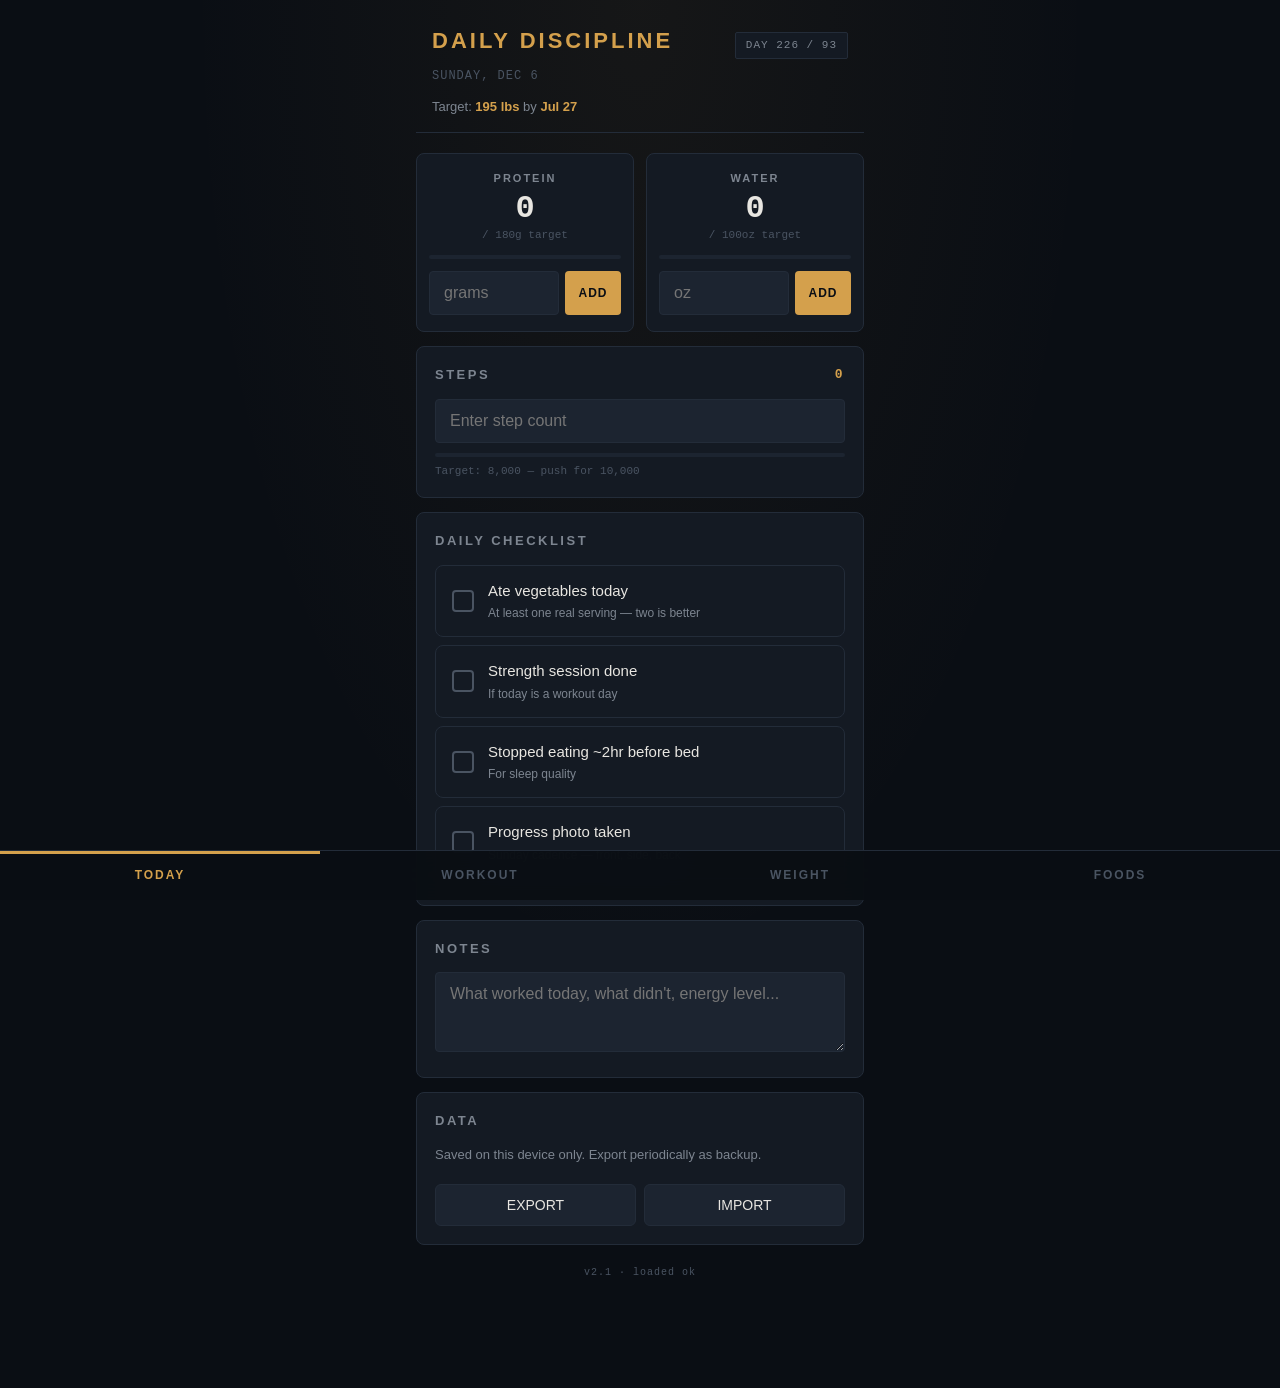
==== commit af85ae47: "feat: simplify protein & water inputs — remove undo buttons, keep custom input only" ====
--- a/index.html
+++ b/index.html
@@ -9,8 +9,8 @@
 <meta name="apple-mobile-web-app-status-bar-style" content="black-translucent">
 <meta name="apple-mobile-web-app-title" content="Discipline">
 <meta name="theme-color" content="#0a0e14">
-<link rel="apple-touch-icon" href="data:image/svg+xml,%3Csvg xmlns='http://www.w3.org/2000/svg' viewBox='0 0 180 180'%3E%3Crect width='180' height='180' fill='%230a0e14'/%3E%3Ctext x='90' y='118' font-family='Georgia,serif' font-size='110' font-weight='bold' text-anchor='middle' fill='%23d4a04c'%3ED%3C/text%3E%3C/svg%3E">
-<link rel="icon" href="data:image/svg+xml,%3Csvg xmlns='http://www.w3.org/2000/svg' viewBox='0 0 32 32'%3E%3Crect width='32' height='32' fill='%230a0e14'/%3E%3Ctext x='16' y='22' font-family='Georgia,serif' font-size='20' font-weight='bold' text-anchor='middle' fill='%23d4a04c'%3ED%3C/text%3E%3C/svg%3E">
+<link rel="apple-touch-icon" href="data:image/svg+xml,%3Csvg xmlns='http://www.w3.org/2000/svg' viewBox='0 0 180 180'%3E%3Crect width='180' height='180' fill='%230a0e14'/%3E%3Ctext x='90' y='118' font-family='Georgia,serif' font-size='100' font-weight='bold' fill='%23d4a04c' text-anchor='middle'%3ED%3C/text%3E%3C/svg%3E" sizes="180x180">
+<link rel="icon" href="data:image/svg+xml,%3Csvg xmlns='http://www.w3.org/2000/svg' viewBox='0 0 32 32'%3E%3Crect width='32' height='32' fill='%230a0e14'/%3E%3Ctext x='16' y='22' font-family='Georgia,serif' font-size='18' font-weight='bold' fill='%23d4a04c' text-anchor='middle'%3ED%3C/text%3E%3C/svg%3E" sizes="32x32">
 <style>
 :root {
   --bg: #0a0e14;
@@ -46,12 +46,12 @@
 .header { padding: 24px 16px 16px; border-bottom: 1px solid var(--border); margin-bottom: 20px; }
 .header-top { display: flex; justify-content: space-between; align-items: baseline; margin-bottom: 8px; }
 .app-title { font-size: 22px; font-weight: 800; letter-spacing: 3px; color: var(--accent); text-transform: uppercase; }
-.day-badge { font-family: 'SF Mono', Menlo, monospace; font-size: 11px; color: var(--text-dim); background: var(--surface); padding: 4px 10px; border: 1px solid var(--border); border-radius: 2px; letter-spacing: 0.5px; }
+.day-badge { font-family: 'SF Mono', Menlo, monospace; font-size: 11px; color: var(--text-dim); background: var(--surface); padding: 4px 10px; border: 1px solid var(--border); border-radius: 2px; letter-spacing: 1px; }
 .date-line { font-family: 'SF Mono', Menlo, monospace; font-size: 12px; color: var(--text-faint); letter-spacing: 1px; text-transform: uppercase; }
 .goal-line { margin-top: 12px; font-size: 13px; color: var(--text-dim); }
 .goal-line strong { color: var(--accent); font-weight: 600; }
 .tabbar { position: fixed; bottom: 0; left: 0; right: 0; background: rgba(10,14,20,0.95); backdrop-filter: blur(20px); -webkit-backdrop-filter: blur(20px); border-top: 1px solid var(--border); display: flex; z-index: 100; padding-bottom: env(safe-area-inset-bottom); }
-.tab { flex: 1; padding: 14px 4px 18px; text-align: center; font-size: 12px; font-weight: 700; letter-spacing: 2px; color: var(--text-faint); cursor: pointer; border: none; background: transparent; border-top: 2px solid transparent; transition: all 0.2s; text-transform: uppercase; }
+.tab { flex: 1; padding: 14px 4px 18px; text-align: center; font-size: 12px; font-weight: 700; letter-spacing: 2px; color: var(--text-faint); cursor: pointer; border: none; background: transparent; border-top: 3px solid transparent; }
 .tab.active { color: var(--accent); border-top-color: var(--accent); }
 .card { background: var(--surface); border: 1px solid var(--border); border-radius: 8px; padding: 18px; margin-bottom: 14px; }
 .card-title { font-size: 13px; font-weight: 700; letter-spacing: 2.5px; color: var(--text-dim); margin-bottom: 14px; display: flex; justify-content: space-between; align-items: center; text-transform: uppercase; }
@@ -65,12 +65,11 @@
 .metric-bar-fill { height: 100%; background: var(--accent); transition: width 0.4s ease; border-radius: 2px; }
 .metric-bar-fill.complete { background: var(--success); }
 .add-row { display: flex; gap: 6px; margin-top: 12px; }
-.add-input { flex: 1; background: var(--surface-2); border: 1px solid var(--border); color: var(--text); padding: 10px 12px; font-size: 16px; border-radius: 4px; outline: none; min-width: 0; font-family: 'SF Mono', Menlo, monospace; text-align: center; }
+.add-input { flex: 1; background: var(--surface-2); border: 1px solid var(--border); color: var(--text); padding: 10px 12px; font-size: 16px; border-radius: 4px; outline: none; min-width: 0; font-family: -apple-system, BlinkMacSystemFont, sans-serif; }
 .add-input:focus { border-color: var(--accent); }
 .add-btn { flex: 0 0 56px; background: var(--accent); border: none; color: var(--bg); padding: 10px 4px; font-weight: 800; font-size: 12px; letter-spacing: 1px; border-radius: 4px; cursor: pointer; }
 .add-btn:active { background: var(--accent-bright); }
-.undo-btn { width: 100%; margin-top: 6px; background: var(--surface-2); border: 1px solid var(--border); color: var(--text-dim); padding: 8px; font-size: 11px; font-weight: 600; letter-spacing: 1px; border-radius: 4px; cursor: pointer; text-transform: uppercase; }
-.check-item { display: flex; align-items: center; padding: 14px 16px; background: var(--surface); border: 1px solid var(--border); border-radius: 8px; margin-bottom: 8px; cursor: pointer; transition: all 0.15s; }
+.check-item { display: flex; align-items: center; padding: 14px 16px; background: var(--surface); border: 1px solid var(--border); border-radius: 8px; margin-bottom: 8px; cursor: pointer; transition: all 0.2s; }
 .check-item:active { background: var(--surface-2); }
 .check-item.checked { border-color: var(--success); background: var(--success-dim); }
 .check-box { width: 22px; height: 22px; border: 2px solid var(--text-faint); border-radius: 4px; margin-right: 14px; flex-shrink: 0; display: flex; align-items: center; justify-content: center; transition: all 0.2s; }
@@ -79,10 +78,10 @@
 .check-item.checked .check-box svg { opacity: 1; }
 .check-label { font-size: 15px; font-weight: 500; flex: 1; }
 .check-sub { font-size: 12px; color: var(--text-dim); margin-top: 2px; }
-input[type="number"], input[type="text"], textarea { width: 100%; background: var(--surface-2); border: 1px solid var(--border); color: var(--text); padding: 12px 14px; font-size: 16px; border-radius: 6px; outline: none; transition: border-color 0.15s; font-family: 'SF Mono', Menlo, monospace; }
+input[type="number"], input[type="text"], textarea { width: 100%; background: var(--surface-2); border: 1px solid var(--border); color: var(--text); padding: 12px 14px; font-size: 16px; border-radius: 4px; outline: none; }
 input[type="number"]:focus, input[type="text"]:focus, textarea:focus { border-color: var(--accent); }
 textarea { font-family: -apple-system, BlinkMacSystemFont, sans-serif; resize: vertical; min-height: 80px; }
-.weight-hero { background: linear-gradient(135deg, var(--surface) 0%, var(--surface-2) 100%); border: 1px solid var(--border); border-radius: 12px; padding: 24px 20px; text-align: center; margin-bottom: 16px; position: relative; overflow: hidden; }
+.weight-hero { background: linear-gradient(135deg, var(--surface) 0%, var(--surface-2) 100%); border: 1px solid var(--border); border-radius: 12px; padding: 24px 20px; text-align: center; margin-bottom: 20px; position: relative; overflow: hidden; }
 .weight-hero::before { content: ''; position: absolute; top: -50%; right: -20%; width: 60%; height: 200%; background: radial-gradient(ellipse, rgba(212,160,76,0.15), transparent 70%); pointer-events: none; }
 .weight-label { font-size: 12px; font-weight: 700; letter-spacing: 2.5px; color: var(--text-dim); text-transform: uppercase; }
 .weight-value { font-family: 'SF Mono', Menlo, monospace; font-size: 56px; font-weight: 700; color: var(--accent); margin: 8px 0 4px; line-height: 1; }
@@ -107,7 +106,7 @@
 .exercise-name { font-weight: 600; font-size: 16px; margin-bottom: 4px; }
 .exercise-meta { font-family: 'SF Mono', Menlo, monospace; font-size: 12px; color: var(--text-dim); }
 .exercise-sets { display: flex; gap: 8px; margin-top: 12px; }
-.set-pill { flex: 1; padding: 10px; background: var(--surface-2); border: 1px solid var(--border); border-radius: 4px; text-align: center; font-family: 'SF Mono', Menlo, monospace; font-size: 12px; font-weight: 600; cursor: pointer; color: var(--text-dim); transition: all 0.15s; }
+.set-pill { flex: 1; padding: 10px; background: var(--surface-2); border: 1px solid var(--border); border-radius: 4px; text-align: center; font-family: 'SF Mono', Menlo, monospace; font-size: 12px; font-weight: 600; cursor: pointer; transition: all 0.2s; }
 .set-pill.done { background: var(--success-dim); border-color: var(--success); color: var(--success); }
 .food-section { margin-bottom: 20px; }
 .food-section-title { font-size: 20px; font-weight: 800; letter-spacing: 3px; margin-bottom: 4px; text-transform: uppercase; }
@@ -123,13 +122,13 @@
 .page { display: none; padding-bottom: 20px; }
 .page.active { display: block; animation: fadeIn 0.25s ease; }
 @keyframes fadeIn { from { opacity: 0; transform: translateY(6px); } to { opacity: 1; transform: translateY(0); } }
-.btn-primary { width: 100%; background: var(--accent); color: var(--bg); border: none; padding: 14px; font-size: 14px; font-weight: 800; letter-spacing: 3px; border-radius: 6px; cursor: pointer; margin-top: 10px; text-transform: uppercase; }
+.btn-primary { width: 100%; background: var(--accent); color: var(--bg); border: none; padding: 14px; font-size: 14px; font-weight: 800; letter-spacing: 3px; border-radius: 6px; cursor: pointer; margin-top: 12px; }
 .btn-primary:active { background: var(--accent-bright); }
 .btn-secondary { width: 100%; background: var(--surface-2); color: var(--text); border: 1px solid var(--border); padding: 12px; font-size: 14px; border-radius: 6px; cursor: pointer; margin-top: 8px; }
 .empty-state { text-align: center; padding: 32px 16px; color: var(--text-faint); font-size: 14px; }
-.toast { position: fixed; top: calc(24px + env(safe-area-inset-top)); left: 50%; transform: translateX(-50%) translateY(-80px); background: var(--surface-3); color: var(--text); padding: 10px 20px; border-radius: 6px; border: 1px solid var(--accent); font-size: 13px; font-weight: 500; z-index: 200; transition: transform 0.3s ease; white-space: nowrap; }
+.toast { position: fixed; top: calc(24px + env(safe-area-inset-top)); left: 50%; transform: translateX(-50%) translateY(-80px); background: var(--surface-3); color: var(--text); padding: 10px 20px; border-radius: 6px; font-size: 13px; transition: transform 0.3s; z-index: 1000; }
 .toast.show { transform: translateX(-50%) translateY(0); }
-.legend-stripe { height: 3px; background: linear-gradient(90deg, var(--success) 0%, var(--success) 33%, var(--accent) 33%, var(--accent) 66%, var(--danger) 66%, var(--danger) 100%); border-radius: 2px; margin: 8px 0 20px; }
+.legend-stripe { height: 3px; background: linear-gradient(90deg, var(--success) 0%, var(--success) 33%, var(--accent) 33%, var(--accent) 66%, var(--danger) 66%, var(--danger) 100%); border-radius: 2px; }
 .settings-row { display: flex; gap: 8px; margin-top: 12px; }
 .settings-row button { flex: 1; }
 .version-tag { text-align: center; font-size: 10px; color: var(--text-faint); margin-top: 20px; font-family: 'SF Mono', Menlo, monospace; letter-spacing: 1px; }
@@ -157,7 +156,6 @@
 <input type="number" class="add-input" id="proteinInput" placeholder="grams" inputmode="numeric">
 <button class="add-btn" onclick="addCustomProtein()">ADD</button>
 </div>
-<button class="undo-btn" onclick="addProtein(-10)">Undo (−10g)</button>
 </div>
 <div class="metric-card">
 <div class="metric-label">Water</div>
@@ -168,7 +166,6 @@
 <input type="number" class="add-input" id="waterInput" placeholder="oz" inputmode="numeric">
 <button class="add-btn" onclick="addCustomWater()">ADD</button>
 </div>
-<button class="undo-btn" onclick="addWater(-16)">Undo (−16oz)</button>
 </div>
 </div>
 
@@ -214,7 +211,7 @@
 <input type="file" id="importFile" accept=".json" style="display:none">
 </div>
 
-<div class="version-tag">v2.0 · loaded ok</div>
+<div class="version-tag">v2.1 · loaded ok</div>
 </div>
 
 <div class="page" id="page-workout">
@@ -264,11 +261,11 @@
 <div class="food-section-sub">Hit your protein and veggie targets from these. No portion stress.</div>
 <div class="food-category">Protein Anchors</div>
 <div>
-<span class="food-tag">Eggs (whole)</span><span class="food-tag">Chicken breast</span><span class="food-tag">Chicken thigh/leg</span><span class="food-tag">Rotisserie chicken</span><span class="food-tag">Ground turkey 93/7</span><span class="food-tag">Lean ground beef 93/7+</span><span class="food-tag">Sirloin / flank steak</span><span class="food-tag">Pork tenderloin</span><span class="food-tag">Salmon</span><span class="food-tag">Tuna (canned in water)</span><span class="food-tag">Shrimp</span><span class="food-tag">Tilapia / cod</span><span class="food-tag">Greek yogurt (plain)</span><span class="food-tag">Cottage cheese</span><span class="food-tag">Whey protein</span><span class="food-tag">Hard-boiled eggs</span>
+<span class="food-tag">Eggs (whole)</span><span class="food-tag">Chicken breast</span><span class="food-tag">Chicken thigh/leg</span><span class="food-tag">Rotisserie chicken</span><span class="food-tag">Ground turkey</span><span class="food-tag">Salmon</span><span class="food-tag">Tuna</span>
 </div>
 <div class="food-category">Vegetables — Unlimited</div>
 <div>
-<span class="food-tag">Broccoli</span><span class="food-tag">Cauliflower</span><span class="food-tag">Bell peppers</span><span class="food-tag">Spinach</span><span class="food-tag">Kale</span><span class="food-tag">Romaine / mixed greens</span><span class="food-tag">Cucumber</span><span class="food-tag">Zucchini</span><span class="food-tag">Asparagus</span><span class="food-tag">Brussels sprouts</span><span class="food-tag">Green beans</span><span class="food-tag">Mushrooms</span><span class="food-tag">Tomatoes</span><span class="food-tag">Cabbage / coleslaw mix</span><span class="food-tag">Celery</span><span class="food-tag">Onions</span><span class="food-tag">Cauliflower rice</span><span class="food-tag">Radishes</span>
+<span class="food-tag">Broccoli</span><span class="food-tag">Cauliflower</span><span class="food-tag">Bell peppers</span><span class="food-tag">Spinach</span><span class="food-tag">Kale</span><span class="food-tag">Lettuce</span><span class="food-tag">Mushrooms</span><span class="food-tag">Zucchini</span>
 </div>
 <div class="food-category">Fruits (Low-Sugar)</div>
 <div>
@@ -276,7 +273,7 @@
 </div>
 <div class="food-category">Fats / Extras</div>
 <div>
-<span class="food-tag">Olive oil</span><span class="food-tag">Almonds (1 oz)</span><span class="food-tag">Walnuts (1 oz)</span><span class="food-tag">Olives</span><span class="food-tag">Pickles</span><span class="food-tag">Mustard</span><span class="food-tag">Hot sauce</span><span class="food-tag">Salsa</span><span class="food-tag">Vinegar</span><span class="food-tag">Most spices</span>
+<span class="food-tag">Olive oil</span><span class="food-tag">Almonds (1 oz)</span><span class="food-tag">Walnuts (1 oz)</span><span class="food-tag">Olives</span><span class="food-tag">Pickles</span><span class="food-tag">Peanut butter (1 tbsp)</span>
 </div>
 <div class="food-category">Drinks</div>
 <div>
@@ -288,7 +285,7 @@
 <div class="food-section-title">⚠ Limit</div>
 <div class="food-section-sub">Fine in moderation. Don't make these the main event.</div>
 <div>
-<span class="food-tag">String cheese (2/day max)</span><span class="food-tag">Shredded cheese</span><span class="food-tag">Cream cheese</span><span class="food-tag">Bacon (2-3 strips)</span><span class="food-tag">Turkey deli slices</span><span class="food-tag">Peanut butter (1 tbsp)</span><span class="food-tag">Almond butter (1 tbsp)</span><span class="food-tag">Coke Zero / diet soda</span><span class="food-tag">Sugar-free jello</span><span class="food-tag">Sugar-free gum</span><span class="food-tag">Beef jerky (low sugar)</span><span class="food-tag">Protein bars (under 5g sugar)</span><span class="food-tag">Protein shakes</span><span class="food-tag">Heavy cream (in coffee)</span><span class="food-tag">Banana</span><span class="food-tag">Apple</span><span class="food-tag">Greek yogurt (flavored)</span>
+<span class="food-tag">String cheese (2/day max)</span><span class="food-tag">Shredded cheese</span><span class="food-tag">Cream cheese</span><span class="food-tag">Bacon (2-3 strips)</span><span class="food-tag">Greek yogurt (plain)</span><span class="food-tag">Cottage cheese</span>
 </div>
 </div>
 
@@ -296,7 +293,7 @@
 <div class="food-section-title">✕ Avoid Through July 27</div>
 <div class="food-section-sub">These quietly stall fat loss. Skip until you hit goal weight.</div>
 <div>
-<span class="food-tag">Bread / rolls / buns</span><span class="food-tag">Pasta</span><span class="food-tag">Rice</span><span class="food-tag">Cereal</span><span class="food-tag">Oatmeal (sweetened)</span><span class="food-tag">Tortillas</span><span class="food-tag">Crackers</span><span class="food-tag">Chips / pretzels</span><span class="food-tag">French fries</span><span class="food-tag">Tater tots / hash browns</span><span class="food-tag">Cookies / cake / candy</span><span class="food-tag">Ice cream</span><span class="food-tag">Donuts / pastries</span><span class="food-tag">Regular soda</span><span class="food-tag">Sweet tea</span><span class="food-tag">Fruit juice</span><span class="food-tag">Sweetened coffee drinks</span><span class="food-tag">Dunkin protein refreshers</span><span class="food-tag">Alcohol</span><span class="food-tag">Honey BBQ sauce</span><span class="food-tag">Ketchup with sugar</span><span class="food-tag">Teriyaki / sweet and sour</span><span class="food-tag">Sweet salad dressings</span><span class="food-tag">Granola / granola bars</span><span class="food-tag">Light muffins</span><span class="food-tag">High-sodium deli meats</span><span class="food-tag">Breaded / fried foods</span>
+<span class="food-tag">Bread / rolls / buns</span><span class="food-tag">Pasta</span><span class="food-tag">Rice</span><span class="food-tag">Cereal</span><span class="food-tag">Oatmeal (sweetened)</span><span class="food-tag">Sugar / candy</span><span class="food-tag">Soda / juice</span><span class="food-tag">Chips / crackers</span><span class="food-tag">Cookies / cakes</span>
 </div>
 </div>
 
